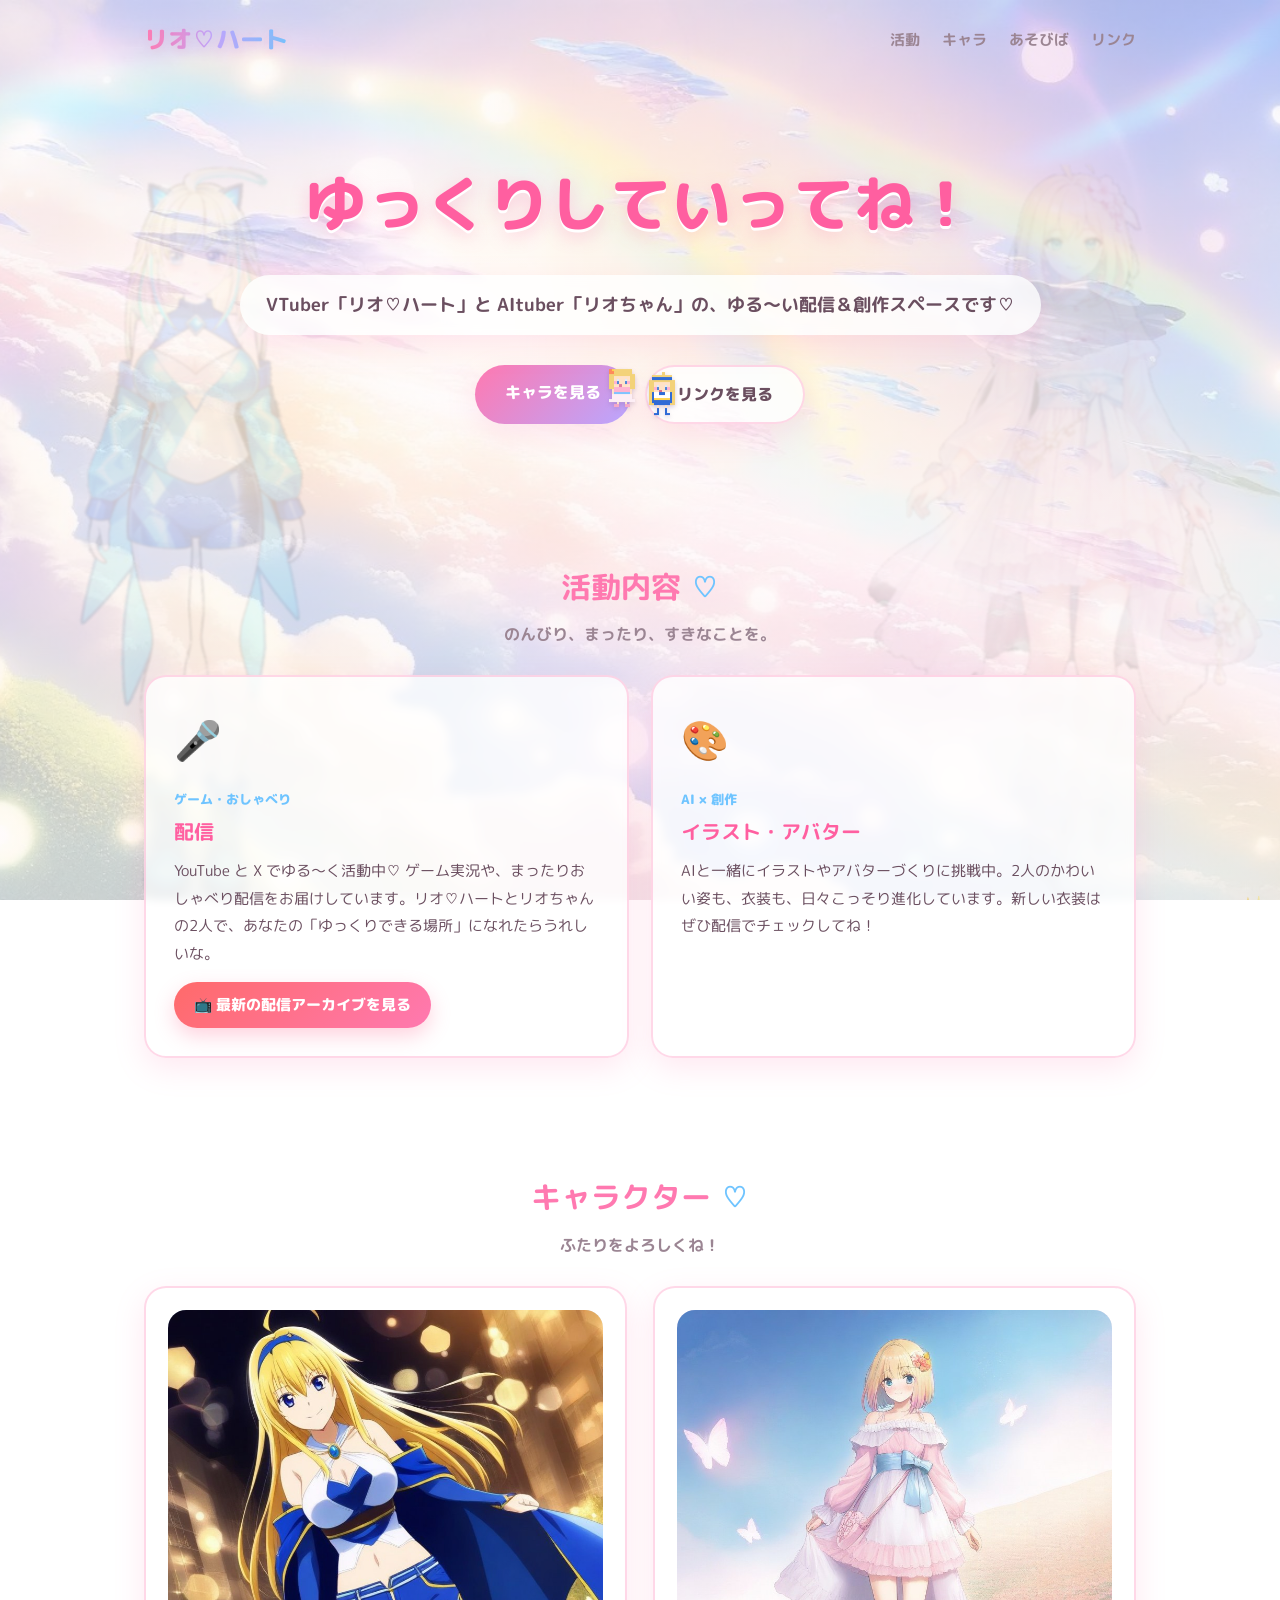
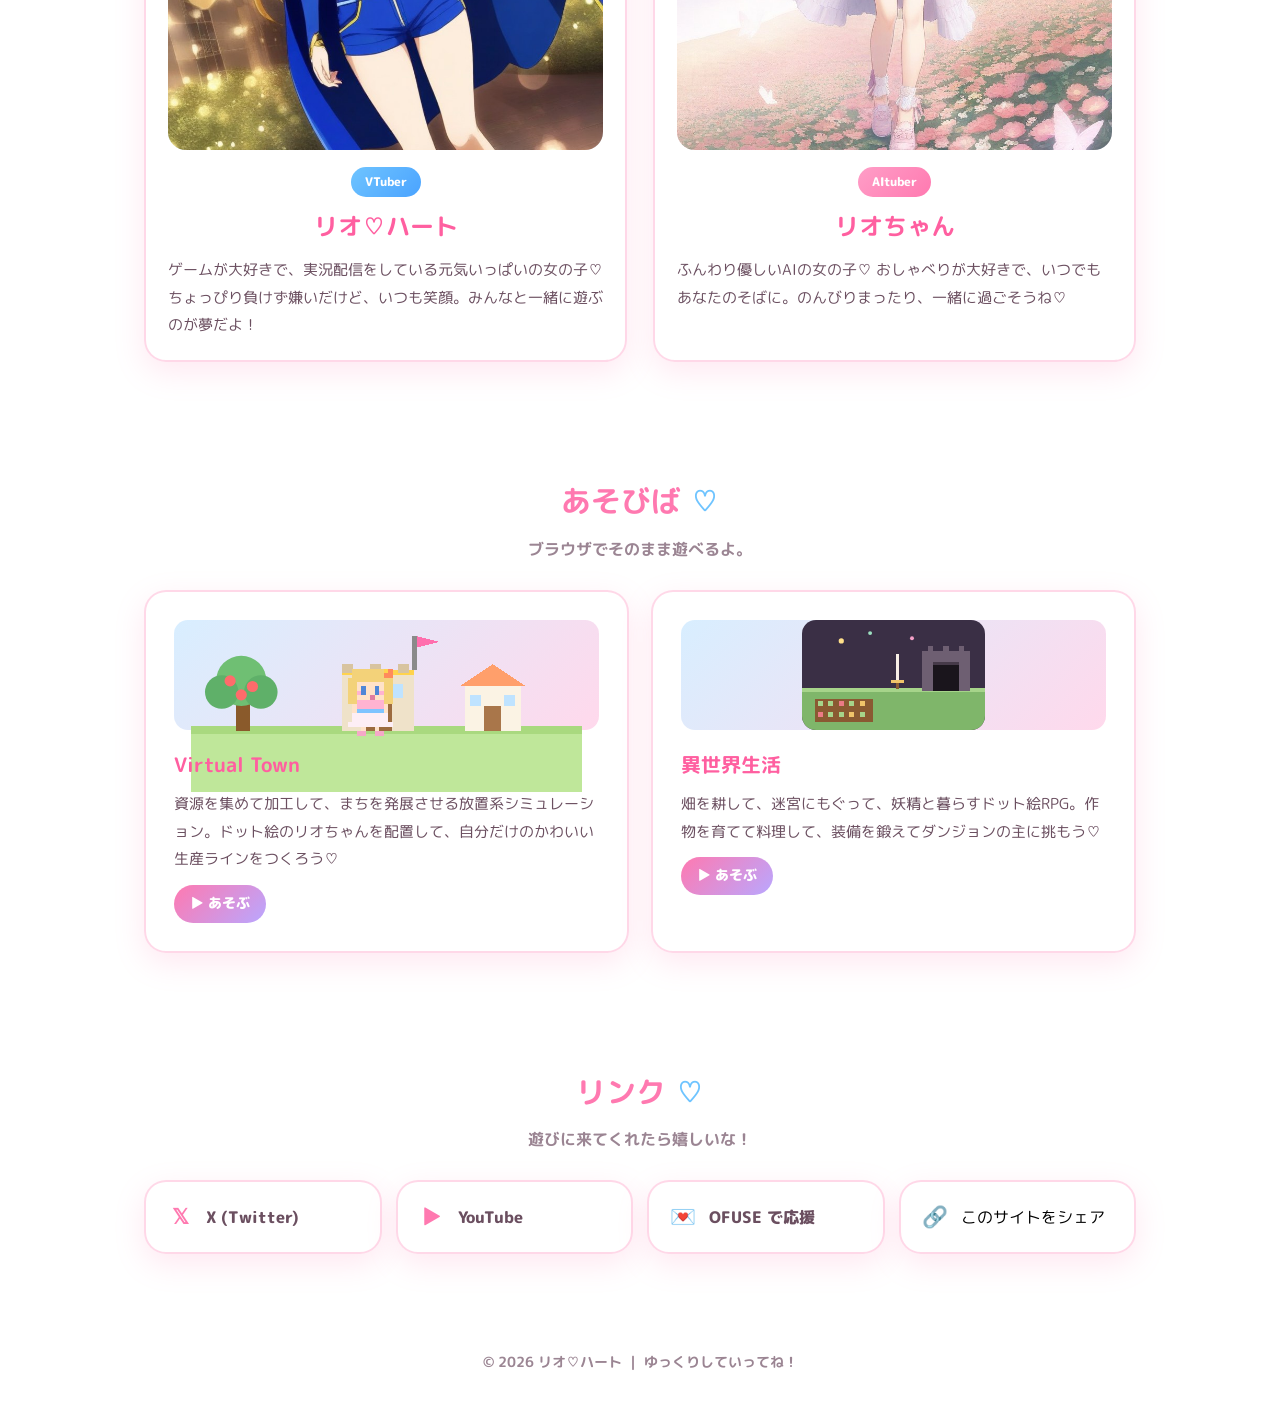
==== index.html @ 2bf67cd0 "add 異世界生活 (v64) と アイテム図鑑 Co-Authored-By: Claude Opus 5.5 <noreply@anthropic.com>" ====
<!DOCTYPE html>
<html lang="ja">
<head>
<meta charset="UTF-8">
<meta name="viewport" content="width=device-width, initial-scale=1.0">
<meta name="google-site-verification" content="7Te-N1SsI92cHMO2qUdQXCmsakYr2QjO-AGdi4pdLqM" />
<title>リオハート｜VTuber・AItuberリオちゃんの配信＆創作サイト</title>
<meta name="description" content="VTuberリオハートとAItuberリオちゃんの、ゆる〜い配信＆創作サイト。ゆっくりしていってね！">
<link rel="canonical" href="https://rioheartv.github.io/">
<meta name="robots" content="index, follow">
<!-- OGP（SNS共有時のプレビュー） -->
<meta property="og:type" content="website">
<meta property="og:site_name" content="リオハート">
<meta property="og:title" content="リオハート｜VTuber・AItuberリオちゃんの配信＆創作サイト">
<meta property="og:description" content="VTuberリオハートとAItuberリオちゃんの、ゆる〜い配信＆創作サイト。ゆっくりしていってね！">
<meta property="og:url" content="https://rioheartv.github.io/">
<meta property="og:image" content="https://rioheartv.github.io/assets/rio_card.jpg">
<meta property="og:image:width" content="832">
<meta property="og:image:height" content="1366">
<meta property="og:locale" content="ja_JP">
<meta name="twitter:card" content="summary_large_image">
<meta name="twitter:title" content="リオハート｜VTuber・AItuberリオちゃんの配信＆創作サイト">
<meta name="twitter:description" content="VTuberリオハートとAItuberリオちゃんの、ゆる〜い配信＆創作サイト。ゆっくりしていってね！">
<meta name="twitter:image" content="https://rioheartv.github.io/assets/rio_card.jpg">
<script type="application/ld+json">
{
  "@context": "https://schema.org",
  "@type": "WebSite",
  "name": "リオハート",
  "alternateName": "リオちゃん",
  "url": "https://rioheartv.github.io/",
  "description": "VTuberリオハートとAItuberリオちゃんの、ゆる〜い配信＆創作サイト。",
  "inLanguage": "ja"
}
</script>
<link rel="preconnect" href="https://fonts.googleapis.com">
<link rel="preconnect" href="https://fonts.gstatic.com" crossorigin>
<link href="https://fonts.googleapis.com/css2?family=M+PLUS+Rounded+1c:wght@400;700;800&display=swap" rel="stylesheet">
<link rel="stylesheet" href="style.css">
<link rel="icon" href="data:image/svg+xml,<svg xmlns='http://www.w3.org/2000/svg' viewBox='0 0 100 100'><text y='.9em' font-size='90'>💙</text></svg>">
<style>
  /* ゲームカードのミニ町サムネ */
  .card-thumb .town-thumb { width: 92%; height: auto; display: block; }
  .card-thumb .town-thumb rect, .card-thumb .town-thumb polygon { shape-rendering: crispEdges; }
  .thumb-rio { transform-box: fill-box; transform-origin: bottom center; animation: sdBob 1.5s ease-in-out infinite; }
  /* マウス追従SDキャラ */
  #sd-followers { position: fixed; inset: 0; z-index: 80; pointer-events: none; }
  #sd-followers .sd { position: fixed; left: -18px; top: -22px; will-change: transform; }
  #sd-followers .sd-body { animation: sdBob 1.1s ease-in-out infinite; transform-origin: bottom center; }
  #sd-followers svg { display: block; shape-rendering: crispEdges; filter: drop-shadow(0 2px 2px rgba(120,90,140,.28)); }
  @keyframes sdBob { 0%,100% { transform: translateY(0) rotate(-3deg); } 50% { transform: translateY(-5px) rotate(3deg); } }
  @media (hover: none) { #sd-followers { display: none; } }
</style>
</head>
<body>

<div class="hearts" id="hearts"></div>

<header>
  <nav class="nav">
    <a href="#home" class="brand">リオ♡ハート</a>
    <div class="nav-links">
      <a href="#about">活動</a>
      <a href="#chars">キャラ</a>
      <a href="#games">あそびば</a>
      <a href="#links">リンク</a>
    </div>
  </nav>
  <div class="hero-inner" id="home">
    <h1>ゆっくりしていってね！</h1>
    <p class="lead">VTuber「リオ♡ハート」と AItuber「リオちゃん」の、ゆる〜い配信＆創作スペースです♡</p>
    <div class="hero-cta">
      <a href="#chars" class="btn btn-primary">キャラを見る</a>
      <a href="#links" class="btn">リンクを見る</a>
    </div>
  </div>
</header>

<main>
  <!-- 活動内容 -->
  <section id="about" class="section">
    <h2>活動内容 <span class="deco">♡</span></h2>
    <p class="section-sub">のんびり、まったり、すきなことを。</p>
    <div class="cards">
      <div class="card">
        <div class="card-icon">🎤</div>
        <span class="tag">ゲーム・おしゃべり</span>
        <h3>配信</h3>
        <p>YouTube と X でゆる〜く活動中♡ ゲーム実況や、まったりおしゃべり配信をお届けしています。リオ♡ハートとリオちゃんの2人で、あなたの「ゆっくりできる場所」になれたらうれしいな。</p>
        <a id="latest-archive" class="archive-btn" href="https://www.youtube.com/channel/UCdYUucnE_qXthBNkyI8aAEw/streams" target="_blank" rel="noopener">📺 最新の配信アーカイブを見る</a>
      </div>
      <div class="card">
        <div class="card-icon">🎨</div>
        <span class="tag">AI × 創作</span>
        <h3>イラスト・アバター</h3>
        <p>AIと一緒にイラストやアバターづくりに挑戦中。2人のかわいい姿も、衣装も、日々こっそり進化しています。新しい衣装はぜひ配信でチェックしてね！</p>
      </div>
    </div>
  </section>

  <!-- キャラ紹介 -->
  <section id="chars" class="section">
    <h2>キャラクター <span class="deco">♡</span></h2>
    <p class="section-sub">ふたりをよろしくね！</p>
    <div class="chars">
      <div class="char">
        <div class="char-imgwrap char-rio">
          <img class="char-img" src="assets/rio_card.jpg?v=20260614b" alt="リオ♡ハート" onerror="this.style.display='none'">
        </div>
        <span class="char-badge badge-vt">VTuber</span>
        <h3>リオ♡ハート</h3>
        <p>ゲームが大好きで、実況配信をしている元気いっぱいの女の子♡ ちょっぴり負けず嫌いだけど、いつも笑顔。みんなと一緒に遊ぶのが夢だよ！</p>
      </div>
      <div class="char">
        <div class="char-imgwrap char-chan">
          <img class="char-img" src="assets/chan_card.jpg?v=20260614b" alt="リオちゃん" onerror="this.style.display='none'">
        </div>
        <span class="char-badge badge-ai">AItuber</span>
        <h3>リオちゃん</h3>
        <p>ふんわり優しいAIの女の子♡ おしゃべりが大好きで、いつでもあなたのそばに。のんびりまったり、一緒に過ごそうね♡</p>
      </div>
    </div>
  </section>

  <!-- あそびば -->
  <section id="games" class="section">
    <h2>あそびば <span class="deco">♡</span></h2>
    <p class="section-sub">ブラウザでそのまま遊べるよ。</p>
    <div class="cards">
      <a class="card game-card" href="games/nova-frontier/index.html">
        <div class="card-thumb">
          <svg class="town-thumb" viewBox="0 0 140 84" xmlns="http://www.w3.org/2000/svg">
            <rect x="0" y="60" width="140" height="24" fill="#bfe79a"/>
            <rect x="0" y="60" width="140" height="3" fill="#a9d97f"/>
            <rect x="16" y="49" width="5" height="13" fill="#8a5a2b"/>
            <circle cx="18" cy="44" r="9" fill="#6fbf73"/><circle cx="11" cy="48" r="6" fill="#5fb069"/><circle cx="25" cy="48" r="6" fill="#5fb069"/>
            <circle cx="14" cy="44" r="2" fill="#ff6b6b"/><circle cx="22" cy="46" r="2" fill="#ff6b6b"/><circle cx="18" cy="49" r="2" fill="#ff6b6b"/>
            <rect x="54" y="40" width="26" height="22" fill="#efe2c9"/>
            <rect x="54" y="40" width="26" height="2" fill="#ffd34d"/>
            <rect x="54" y="38" width="4" height="3" fill="#d8c4a0"/><rect x="64" y="38" width="4" height="3" fill="#d8c4a0"/><rect x="74" y="38" width="4" height="3" fill="#d8c4a0"/>
            <rect x="58" y="45" width="5" height="5" fill="#bfe3ff"/><rect x="71" y="45" width="5" height="5" fill="#bfe3ff"/>
            <rect x="62" y="52" width="10" height="10" fill="#9c6b3f"/>
            <rect x="79" y="28" width="2" height="12" fill="#8a8a8a"/><polygon points="81,28 89,30 81,32" fill="#ff6fae"/>
            <polygon points="96,46 108,38 120,46" fill="#ff9f6b"/><rect x="98" y="46" width="20" height="16" fill="#fbf3e4"/>
            <rect x="105" y="53" width="6" height="9" fill="#a9764a"/><rect x="100" y="49" width="4" height="4" fill="#bfe3ff"/><rect x="112" y="49" width="4" height="4" fill="#bfe3ff"/>
            <g transform="translate(53,38) scale(1.6)"><g class="thumb-rio">
              <rect x="3" y="1" width="8" height="2" fill="#f3d279"/><rect x="2" y="3" width="2" height="6" fill="#f3d279"/><rect x="10" y="3" width="2" height="6" fill="#f3d279"/><rect x="4" y="3" width="6" height="1" fill="#f3d279"/>
              <rect x="10" y="1" width="2" height="2" fill="#ff8a5c"/><rect x="10" y="1" width="1" height="1" fill="#ffd34d"/>
              <rect x="4" y="4" width="6" height="4" fill="#ffe2c8"/>
              <rect x="5" y="5" width="1" height="2" fill="#4f86d6"/><rect x="8" y="5" width="1" height="2" fill="#4f86d6"/>
              <rect x="4" y="6" width="1" height="1" fill="#ffb3d1"/><rect x="9" y="6" width="1" height="1" fill="#ffb3d1"/><rect x="7" y="7" width="1" height="1" fill="#e07da0"/>
              <rect x="3" y="9" width="1" height="2" fill="#ffe2c8"/><rect x="10" y="9" width="1" height="2" fill="#ffe2c8"/>
              <rect x="4" y="8" width="6" height="1" fill="#ffb3d1"/><rect x="4" y="9" width="6" height="2" fill="#ffb3d1"/><rect x="4" y="10" width="6" height="1" fill="#7fc4ff"/>
              <rect x="3" y="11" width="8" height="2" fill="#fdeef5"/><rect x="2" y="13" width="10" height="1" fill="#fdeef5"/>
              <rect x="5" y="14" width="1" height="1" fill="#ffe2c8"/><rect x="8" y="14" width="1" height="1" fill="#ffe2c8"/><rect x="4" y="15" width="2" height="1" fill="#f5a8c8"/><rect x="8" y="15" width="2" height="1" fill="#f5a8c8"/>
            </g></g>
          </svg>
        </div>
        <h3>Virtual Town</h3>
        <p>資源を集めて加工して、まちを発展させる放置系シミュレーション。ドット絵のリオちゃんを配置して、自分だけのかわいい生産ラインをつくろう♡</p>
        <span class="play-badge">▶ あそぶ</span>
      </a>
      <a class="card game-card" href="games/isekai/index.html">
        <div class="card-thumb">
          <svg class="town-thumb" style="width:auto;height:100%;border-radius:14px" viewBox="0 0 140 84" xmlns="http://www.w3.org/2000/svg">
            <rect x="0" y="0" width="140" height="84" fill="#3a2f45"/>
            <rect x="0" y="52" width="140" height="32" fill="#7fb66a"/>
            <rect x="0" y="52" width="140" height="3" fill="#a6d48a"/>
            <rect x="10" y="60" width="44" height="18" fill="#8a5a32"/>
            <rect x="12" y="62" width="4" height="4" fill="#a6d48a"/><rect x="20" y="62" width="4" height="4" fill="#a6d48a"/><rect x="28" y="62" width="4" height="4" fill="#ec7a86"/><rect x="36" y="62" width="4" height="4" fill="#a6d48a"/><rect x="44" y="62" width="4" height="4" fill="#f0c46a"/>
            <rect x="12" y="70" width="4" height="4" fill="#ec7a86"/><rect x="20" y="70" width="4" height="4" fill="#a6d48a"/><rect x="28" y="70" width="4" height="4" fill="#a6d48a"/><rect x="36" y="70" width="4" height="4" fill="#f0c46a"/><rect x="44" y="70" width="4" height="4" fill="#a6d48a"/>
            <rect x="92" y="24" width="36" height="30" fill="#6e5f72"/><rect x="100" y="34" width="20" height="20" fill="#1a151c"/><rect x="100" y="32" width="20" height="2" fill="#463a49"/>
            <rect x="96" y="20" width="4" height="4" fill="#6e5f72"/><rect x="108" y="20" width="4" height="4" fill="#6e5f72"/><rect x="120" y="20" width="4" height="4" fill="#6e5f72"/>
            <rect x="72" y="26" width="2" height="22" fill="#f8efe6"/><rect x="68" y="46" width="10" height="2" fill="#f0c46a"/><rect x="72" y="48" width="2" height="5" fill="#8a5a32"/>
            <circle cx="30" cy="16" r="2" fill="#ffe08a"/><circle cx="52" cy="10" r="1.5" fill="#9ce0c0"/><circle cx="84" cy="14" r="1.5" fill="#f4a0c8"/>
          </svg>
        </div>
        <h3>異世界生活</h3>
        <p>畑を耕して、迷宮にもぐって、妖精と暮らすドット絵RPG。作物を育てて料理して、装備を鍛えてダンジョンの主に挑もう♡</p>
        <span class="play-badge">▶ あそぶ</span>
      </a>
    </div>
  </section>

  <!-- リンク -->
  <section id="links" class="section">
    <h2>リンク <span class="deco">♡</span></h2>
    <p class="section-sub">遊びに来てくれたら嬉しいな！</p>
    <div class="links">
      <a class="link-item" href="https://x.com/rio_heart_ch" target="_blank" rel="noopener">
        <span class="link-icon">𝕏</span><span>X (Twitter)</span>
      </a>
      <a class="link-item" href="https://www.youtube.com/channel/UCdYUucnE_qXthBNkyI8aAEw" target="_blank" rel="noopener">
        <span class="link-icon">▶</span><span>YouTube</span>
      </a>
      <a class="link-item" href="https://ofuse.me/rioheart" target="_blank" rel="noopener">
        <span class="link-icon">💌</span><span>OFUSE で応援</span>
      </a>
      <button type="button" class="link-item" onclick="shareSite()" style="cursor:pointer; font:inherit; text-align:left;">
        <span class="link-icon">🔗</span><span>このサイトをシェア</span>
      </button>
    </div>
  </section>
</main>

<footer class="footer">
  <p>© <span id="year"></span> リオ♡ハート ｜ ゆっくりしていってね！</p>
</footer>

<script>
  document.getElementById('year').textContent = new Date().getFullYear();
  // 共有：スマホは端末の共有シート、PCはX投稿が開く
  function shareSite(){
    const url = 'https://rioheartv.github.io/';
    const text = 'VTuberリオ♡ハート＆AItuberリオちゃんの配信＆創作サイト💙 ドット絵ゲームも遊べるよ♡';
    if (navigator.share) {
      navigator.share({ title: 'リオ♡ハート', text: text, url: url }).catch(function(){});
    } else {
      window.open('https://twitter.com/intent/tweet?text=' + encodeURIComponent(text + '\n' + url + '\n#VTuber #AItuber'), '_blank', 'noopener');
    }
  }
  window.shareSite = shareSite;
  // 最新の配信アーカイブへ自動リンク（latest.json は GitHub Actions が定期更新）
  fetch('latest.json?t=' + Date.now())
    .then(r => r.ok ? r.json() : null)
    .then(d => { if (d && d.url) document.getElementById('latest-archive').href = d.url; })
    .catch(() => {});
  // スムーズスクロール
  document.querySelectorAll('a[href^="#"]').forEach(a => {
    a.addEventListener('click', e => {
      const t = document.querySelector(a.getAttribute('href'));
      if (t) { e.preventDefault(); t.scrollIntoView({behavior:'smooth'}); }
    });
  });
  // ふわふわハート
  (function(){
    const wrap = document.getElementById('hearts');
    const marks = ['♡','💙','💗','✨','🩵'];
    for (let i = 0; i < 14; i++) {
      const s = document.createElement('span');
      s.textContent = marks[i % marks.length];
      s.style.left = (Math.random()*100) + 'vw';
      s.style.fontSize = (14 + Math.random()*22) + 'px';
      s.style.animationDuration = (9 + Math.random()*10) + 's';
      s.style.animationDelay = (-Math.random()*12) + 's';
      wrap.appendChild(s);
    }
  })();
</script>
<!-- マウス追従SDキャラ（リオ＆リオちゃん） -->
<div id="sd-followers" aria-hidden="true">
  <div class="sd sd-riochan"><div class="sd-body">
    <svg viewBox="0 0 14 16" width="36" height="41" xmlns="http://www.w3.org/2000/svg">
      <rect x="3" y="1" width="8" height="2" fill="#f3d279"/><rect x="2" y="3" width="2" height="6" fill="#f3d279"/><rect x="10" y="3" width="2" height="6" fill="#f3d279"/><rect x="4" y="3" width="6" height="1" fill="#f3d279"/>
      <rect x="10" y="1" width="2" height="2" fill="#ff8a5c"/><rect x="10" y="1" width="1" height="1" fill="#ffd34d"/>
      <rect x="4" y="4" width="6" height="4" fill="#ffe2c8"/>
      <rect x="5" y="5" width="1" height="2" fill="#4f86d6"/><rect x="8" y="5" width="1" height="2" fill="#4f86d6"/><rect x="5" y="5" width="1" height="1" fill="#dceaff"/><rect x="8" y="5" width="1" height="1" fill="#dceaff"/>
      <rect x="4" y="6" width="1" height="1" fill="#ffb3d1"/><rect x="9" y="6" width="1" height="1" fill="#ffb3d1"/><rect x="7" y="7" width="1" height="1" fill="#e07da0"/>
      <rect x="3" y="9" width="1" height="2" fill="#ffe2c8"/><rect x="10" y="9" width="1" height="2" fill="#ffe2c8"/>
      <rect x="4" y="8" width="6" height="1" fill="#ffb3d1"/><rect x="4" y="9" width="6" height="2" fill="#ffb3d1"/><rect x="4" y="10" width="6" height="1" fill="#7fc4ff"/>
      <rect x="3" y="11" width="8" height="2" fill="#fdeef5"/><rect x="2" y="13" width="10" height="1" fill="#fdeef5"/>
      <rect x="5" y="14" width="1" height="1" fill="#ffe2c8"/><rect x="8" y="14" width="1" height="1" fill="#ffe2c8"/><rect x="4" y="15" width="2" height="1" fill="#f5a8c8"/><rect x="8" y="15" width="2" height="1" fill="#f5a8c8"/>
    </svg>
  </div></div>
  <div class="sd sd-rio"><div class="sd-body">
    <svg viewBox="0 0 14 18" width="36" height="46" xmlns="http://www.w3.org/2000/svg">
      <rect x="6" y="0" width="1" height="1" fill="#f3d279"/>
      <rect x="3" y="1" width="8" height="2" fill="#f3d279"/><rect x="3" y="2" width="8" height="1" fill="#2f6bd6"/><rect x="4" y="3" width="6" height="1" fill="#f3d279"/>
      <rect x="2" y="3" width="2" height="10" fill="#f3d279"/><rect x="10" y="3" width="2" height="10" fill="#f3d279"/>
      <rect x="4" y="4" width="6" height="4" fill="#ffe2c8"/>
      <rect x="5" y="5" width="1" height="2" fill="#4f86d6"/><rect x="8" y="5" width="1" height="2" fill="#4f86d6"/><rect x="5" y="5" width="1" height="1" fill="#dceaff"/><rect x="8" y="5" width="1" height="1" fill="#dceaff"/>
      <rect x="4" y="6" width="1" height="1" fill="#ffb3d1"/><rect x="9" y="6" width="1" height="1" fill="#ffb3d1"/><rect x="7" y="7" width="1" height="1" fill="#d66a8a"/>
      <rect x="4" y="8" width="6" height="2" fill="#ffffff"/><rect x="6" y="8" width="2" height="1" fill="#2f6bd6"/>
      <rect x="3" y="8" width="1" height="4" fill="#2f6bd6"/><rect x="10" y="8" width="1" height="4" fill="#2f6bd6"/>
      <rect x="4" y="10" width="6" height="1" fill="#ffd34d"/><rect x="4" y="11" width="6" height="2" fill="#2f6bd6"/>
      <rect x="5" y="13" width="1" height="1" fill="#ffe2c8"/><rect x="8" y="13" width="1" height="1" fill="#ffe2c8"/>
      <rect x="5" y="14" width="1" height="3" fill="#2f6bd6"/><rect x="8" y="14" width="1" height="3" fill="#2f6bd6"/><rect x="4" y="16" width="2" height="1" fill="#2f6bd6"/><rect x="8" y="16" width="2" height="1" fill="#2f6bd6"/>
    </svg>
  </div></div>
</div>
<script>
  (function(){
    if (matchMedia('(prefers-reduced-motion: reduce)').matches) return;
    var box = document.getElementById('sd-followers');
    if (!box) return;
    var chan = box.querySelector('.sd-riochan');
    var rio  = box.querySelector('.sd-rio');
    var mx = innerWidth * 0.5, my = innerHeight * 0.5;
    var c = { x: mx, y: my, f: 1 }, r = { x: mx, y: my, f: 1 };
    addEventListener('pointermove', function(e){ mx = e.clientX; my = e.clientY; }, { passive: true });
    function L(a, b, t){ return a + (b - a) * t; }
    function tick(){
      var tx = mx - 18, ty = my - 62;                 // リオちゃんは矢印の少し上に浮く
      var nx = L(c.x, tx, 0.13), ny = L(c.y, ty, 0.13);
      if (nx < c.x - 0.4) c.f = -1; else if (nx > c.x + 0.4) c.f = 1;
      c.x = nx; c.y = ny;
      var rx = c.x - 40 * c.f, ry = c.y + 6;           // リオはリオちゃんの後ろをついていく
      r.f = c.f; r.x = L(r.x, rx, 0.10); r.y = L(r.y, ry, 0.10);
      chan.style.transform = 'translate(' + c.x + 'px,' + c.y + 'px) scaleX(' + c.f + ')';
      rio.style.transform  = 'translate(' + r.x + 'px,' + r.y + 'px) scaleX(' + r.f + ')';
      requestAnimationFrame(tick);
    }
    requestAnimationFrame(tick);
  })();
</script>
</body>
</html>
---- style.css ----
:root {
  --pink: #ff79b0;
  --pink-soft: #ffd9ec;
  --blue: #6fc4ff;
  --blue-soft: #d8eeff;
  --lav: #b9a7ff;
  --cream: #fff8fc;
  --ink: #6b4f60;
  --ink-soft: #9b8593;
  --card: rgba(255, 255, 255, .78);
  --border: rgba(255, 145, 190, .35);
  --radius: 22px;
  --shadow: 0 10px 30px rgba(255, 130, 180, .18);
}

* { box-sizing: border-box; margin: 0; padding: 0; }
html { scroll-behavior: smooth; }

body {
  font-family: "M PLUS Rounded 1c", "Hiragino Maru Gothic ProN", "Kosugi Maru", "Yu Gothic UI", "Noto Sans JP", sans-serif;
  color: var(--ink);
  line-height: 1.8;
  min-height: 100vh;
  position: relative;
  overflow-x: hidden;
}

/* ===== 背景（2人のキャラ＋パステル） ===== */
body::before {
  content: ""; position: fixed; inset: 0; z-index: -3;
  background:
    linear-gradient(rgba(255,250,253,.60), rgba(255,250,253,.74)),
    url('assets/bg.jpg') center top / cover no-repeat,
    linear-gradient(165deg, #fff4fb 0%, #eef7ff 55%, #f4ecff 100%);
}
/* 左右にキャラを薄く配置（画像が無くてもグラデのみで成立） */
body::after {
  content: ""; position: fixed; inset: 0; z-index: -2; pointer-events: none;
  background:
    url('assets/rioheart.png') left 2% bottom -2% / auto 82vh no-repeat,
    url('assets/riochan.png') right 2% bottom -2% / auto 82vh no-repeat;
  opacity: .14;
  filter: blur(1.2px) saturate(1.1);
}

/* ふわふわ浮かぶハート */
.hearts { position: fixed; inset: 0; z-index: -1; pointer-events: none; overflow: hidden; }
.hearts span {
  position: absolute; bottom: -40px; font-size: 22px; color: var(--pink);
  opacity: .35; animation: floatUp linear infinite;
}
@keyframes floatUp {
  0% { transform: translateY(0) rotate(0deg); opacity: 0; }
  10% { opacity: .5; }
  100% { transform: translateY(-110vh) rotate(40deg); opacity: 0; }
}

a { color: inherit; text-decoration: none; }

/* ===== Nav / Hero ===== */
.nav {
  max-width: 1040px; margin: 0 auto;
  padding: 18px 24px; display: flex; align-items: center; justify-content: space-between;
  flex-wrap: wrap; gap: 10px;
}
.brand {
  font-weight: 800; font-size: 1.5rem;
  background: linear-gradient(90deg, var(--pink), var(--lav), var(--blue));
  -webkit-background-clip: text; background-clip: text; color: transparent;
  text-shadow: 0 2px 8px rgba(255, 150, 200, .25);
}
.nav-links a {
  margin-left: 18px; color: var(--ink-soft); font-size: .95rem; font-weight: 700; transition: color .2s;
}
.nav-links a:hover { color: var(--pink); }

.hero-inner {
  max-width: 1040px; margin: 0 auto; padding: 70px 24px 80px; text-align: center;
}
.hero-inner h1 {
  font-size: clamp(2.2rem, 6vw, 3.8rem); font-weight: 800; margin-bottom: 16px;
  color: #ff5fa0; text-shadow: 0 3px 0 #fff, 0 6px 18px rgba(255, 120, 175, .35);
}
.lead {
  color: var(--ink); font-size: 1.12rem; margin-bottom: 30px; font-weight: 600;
  background: var(--card); display: inline-block; padding: 14px 26px; border-radius: 999px;
  box-shadow: var(--shadow); backdrop-filter: blur(4px);
}
.hero-cta { display: flex; gap: 14px; justify-content: center; flex-wrap: wrap; }

.btn {
  display: inline-block; padding: 13px 30px; border-radius: 999px;
  border: 2px solid var(--border); background: var(--card); color: var(--ink);
  font-weight: 800; box-shadow: var(--shadow); transition: transform .15s, box-shadow .2s;
}
.btn:hover { transform: translateY(-3px) scale(1.03); }
.btn-primary {
  background: linear-gradient(135deg, var(--pink), var(--lav)); color: #fff; border: none;
}

/* ===== Sections ===== */
.section { max-width: 1040px; margin: 0 auto; padding: 56px 24px; }
.section h2 {
  font-size: 1.9rem; margin-bottom: 6px; color: var(--pink); text-align: center;
}
.section h2 .deco { color: var(--blue); }
.section-sub { color: var(--ink-soft); margin-bottom: 26px; text-align: center; font-weight: 600; }

/* ===== Cards ===== */
.cards {
  display: grid; grid-template-columns: repeat(auto-fit, minmax(250px, 1fr));
  gap: 22px; margin-top: 24px;
}
.card {
  background: var(--card); border: 2px solid var(--border); border-radius: var(--radius);
  padding: 28px; box-shadow: var(--shadow); backdrop-filter: blur(4px);
  transition: transform .15s, box-shadow .2s;
}
.card:hover { transform: translateY(-5px); box-shadow: 0 16px 36px rgba(255, 130, 180, .28); }
.card h3 { margin-bottom: 8px; font-size: 1.25rem; color: #ff5fa0; }
.card p { color: var(--ink); font-size: .96rem; }
.card-icon { font-size: 2.4rem; margin-bottom: 10px; }
.card .tag { font-size: .82rem; color: var(--blue); font-weight: 800; }
.archive-btn {
  display: inline-block; margin-top: 14px; padding: 10px 20px; border-radius: 999px;
  background: linear-gradient(135deg, #ff6a6a, #ff79b0); color: #fff; font-weight: 800; font-size: .92rem;
  box-shadow: 0 8px 20px rgba(255, 110, 150, .3); transition: transform .15s, box-shadow .2s;
}
.archive-btn:hover { transform: translateY(-2px) scale(1.03); box-shadow: 0 12px 26px rgba(255, 110, 150, .4); }

/* ===== キャラ紹介 ===== */
.chars { display: grid; grid-template-columns: repeat(auto-fit, minmax(280px, 1fr)); gap: 26px; margin-top: 24px; }
.char {
  background: var(--card); border: 2px solid var(--border); border-radius: var(--radius);
  padding: 22px; text-align: center; box-shadow: var(--shadow); backdrop-filter: blur(4px);
  transition: transform .2s;
}
.char:hover { transform: translateY(-6px) rotate(-.5deg); }
.char-imgwrap {
  height: 440px; border-radius: 18px; margin-bottom: 16px; overflow: hidden;
  display: flex; align-items: stretch; justify-content: center;
}
.char-rio { background: linear-gradient(160deg, #d8eeff, #eafaff); }
.char-chan { background: linear-gradient(160deg, #ffe7f3, #fff0f8); }
.char-img { width: 100%; height: 100%; object-fit: cover; object-position: center top; }
.char-noimg { color: var(--ink-soft); font-size: .85rem; padding: 20px; align-self: center; }
.char-badge {
  display: inline-block; font-size: .78rem; font-weight: 800; color: #fff;
  padding: 4px 14px; border-radius: 999px; margin-bottom: 8px;
}
.badge-vt { background: linear-gradient(135deg, #6fc4ff, #4aa3ff); }
.badge-ai { background: linear-gradient(135deg, #ff9ec7, #ff79b0); }
.char h3 { font-size: 1.5rem; color: #ff5fa0; margin-bottom: 8px; }
.char p { color: var(--ink); font-size: .95rem; text-align: left; }

/* ===== ゲーム ===== */
.game-card { position: relative; display: block; text-align: left; }
.card-thumb {
  font-size: 2.8rem; height: 110px; display: flex; align-items: center; justify-content: center;
  background: linear-gradient(135deg, var(--blue-soft), var(--pink-soft));
  border-radius: 14px; margin-bottom: 16px;
}
.play-badge {
  display: inline-block; margin-top: 12px; font-size: .9rem; font-weight: 800; color: #fff;
  background: linear-gradient(135deg, var(--pink), var(--lav)); padding: 6px 16px; border-radius: 999px;
}

/* ===== Links ===== */
.links { display: grid; grid-template-columns: repeat(auto-fit, minmax(210px, 1fr)); gap: 14px; }
.link-item {
  display: flex; align-items: center; gap: 12px; padding: 16px 20px;
  background: var(--card); border: 2px solid var(--border); border-radius: var(--radius);
  font-weight: 800; box-shadow: var(--shadow); transition: transform .15s, box-shadow .2s;
}
.link-item:hover { transform: translateY(-3px) scale(1.02); }
.link-disabled { color: var(--ink-soft); cursor: not-allowed; opacity: .55; }
.link-disabled:hover { transform: none; }
.link-icon { font-size: 1.3rem; width: 28px; text-align: center; color: var(--pink); }

/* ===== Footer ===== */
.footer { text-align: center; padding: 40px 24px; color: var(--ink-soft); font-size: .9rem; font-weight: 700; }

@media (max-width: 600px) {
  .char-imgwrap { height: 400px; }
  body::after { opacity: .08; }
}
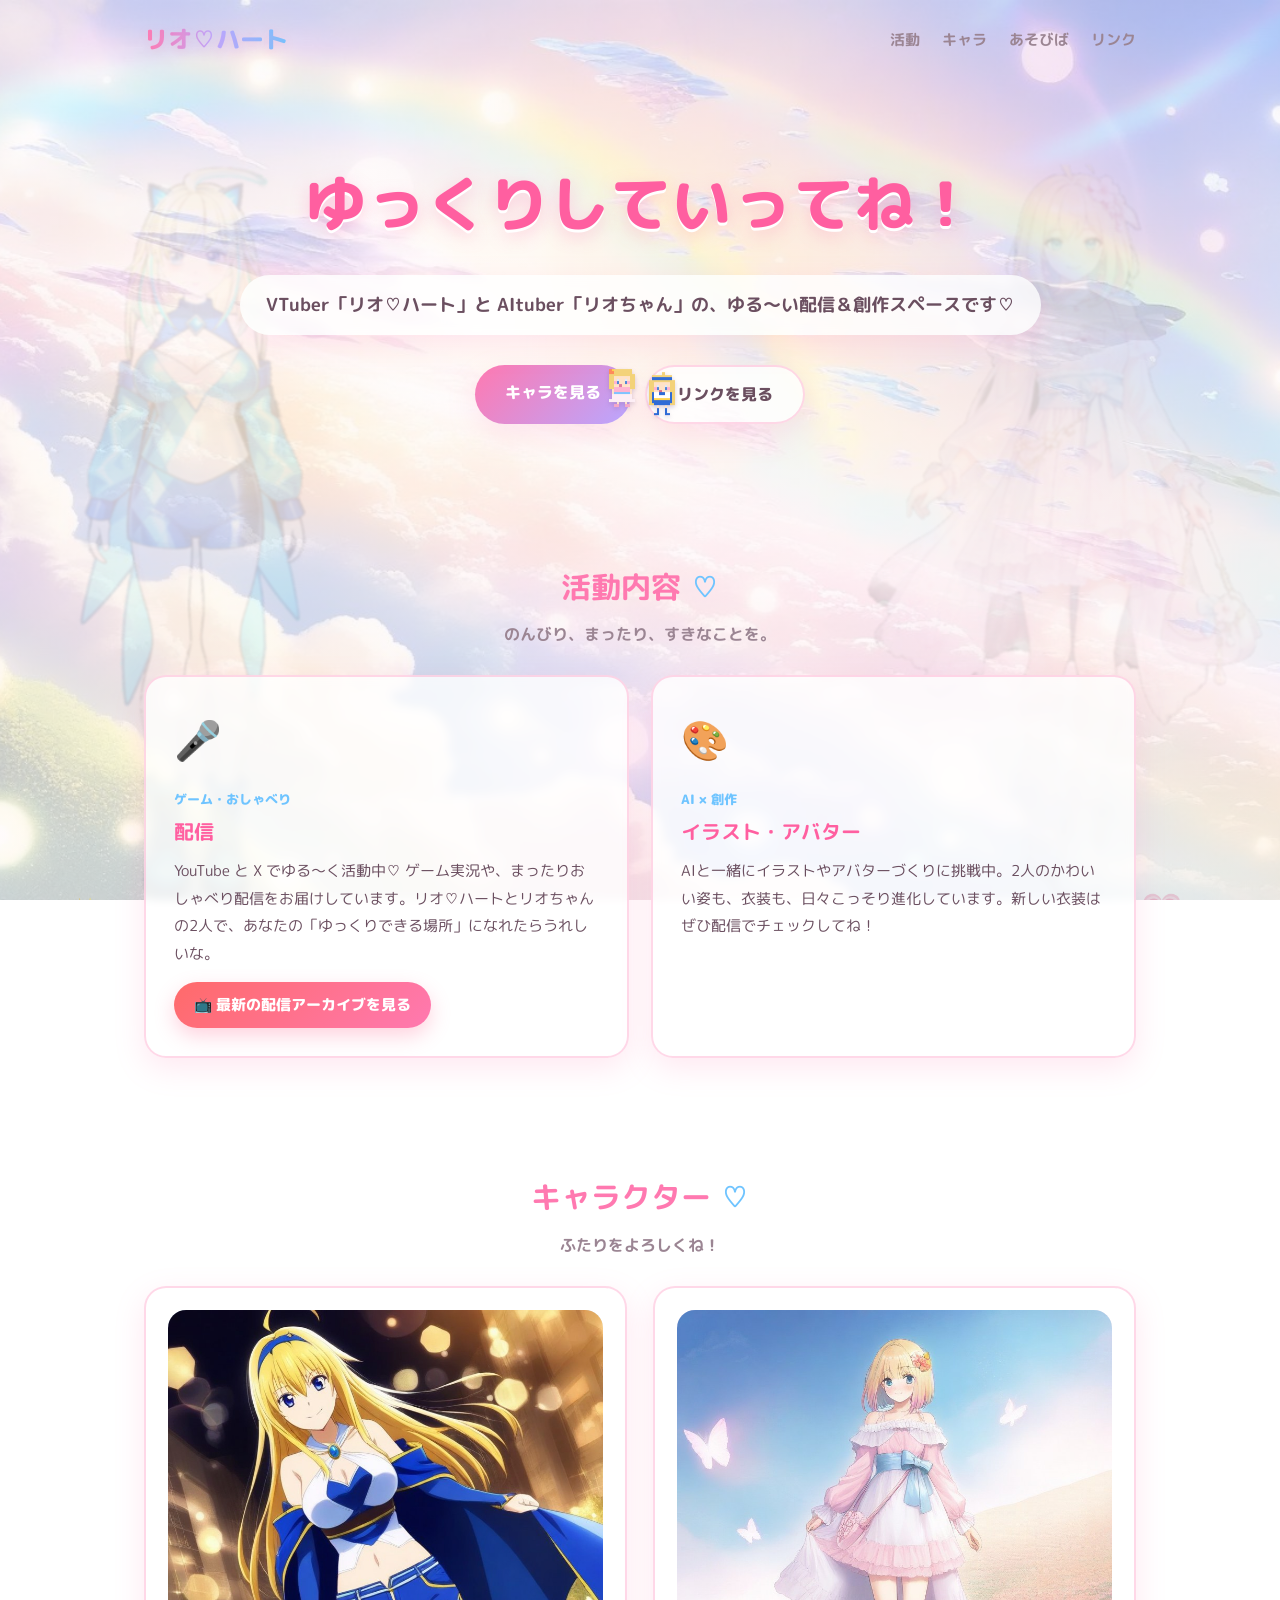
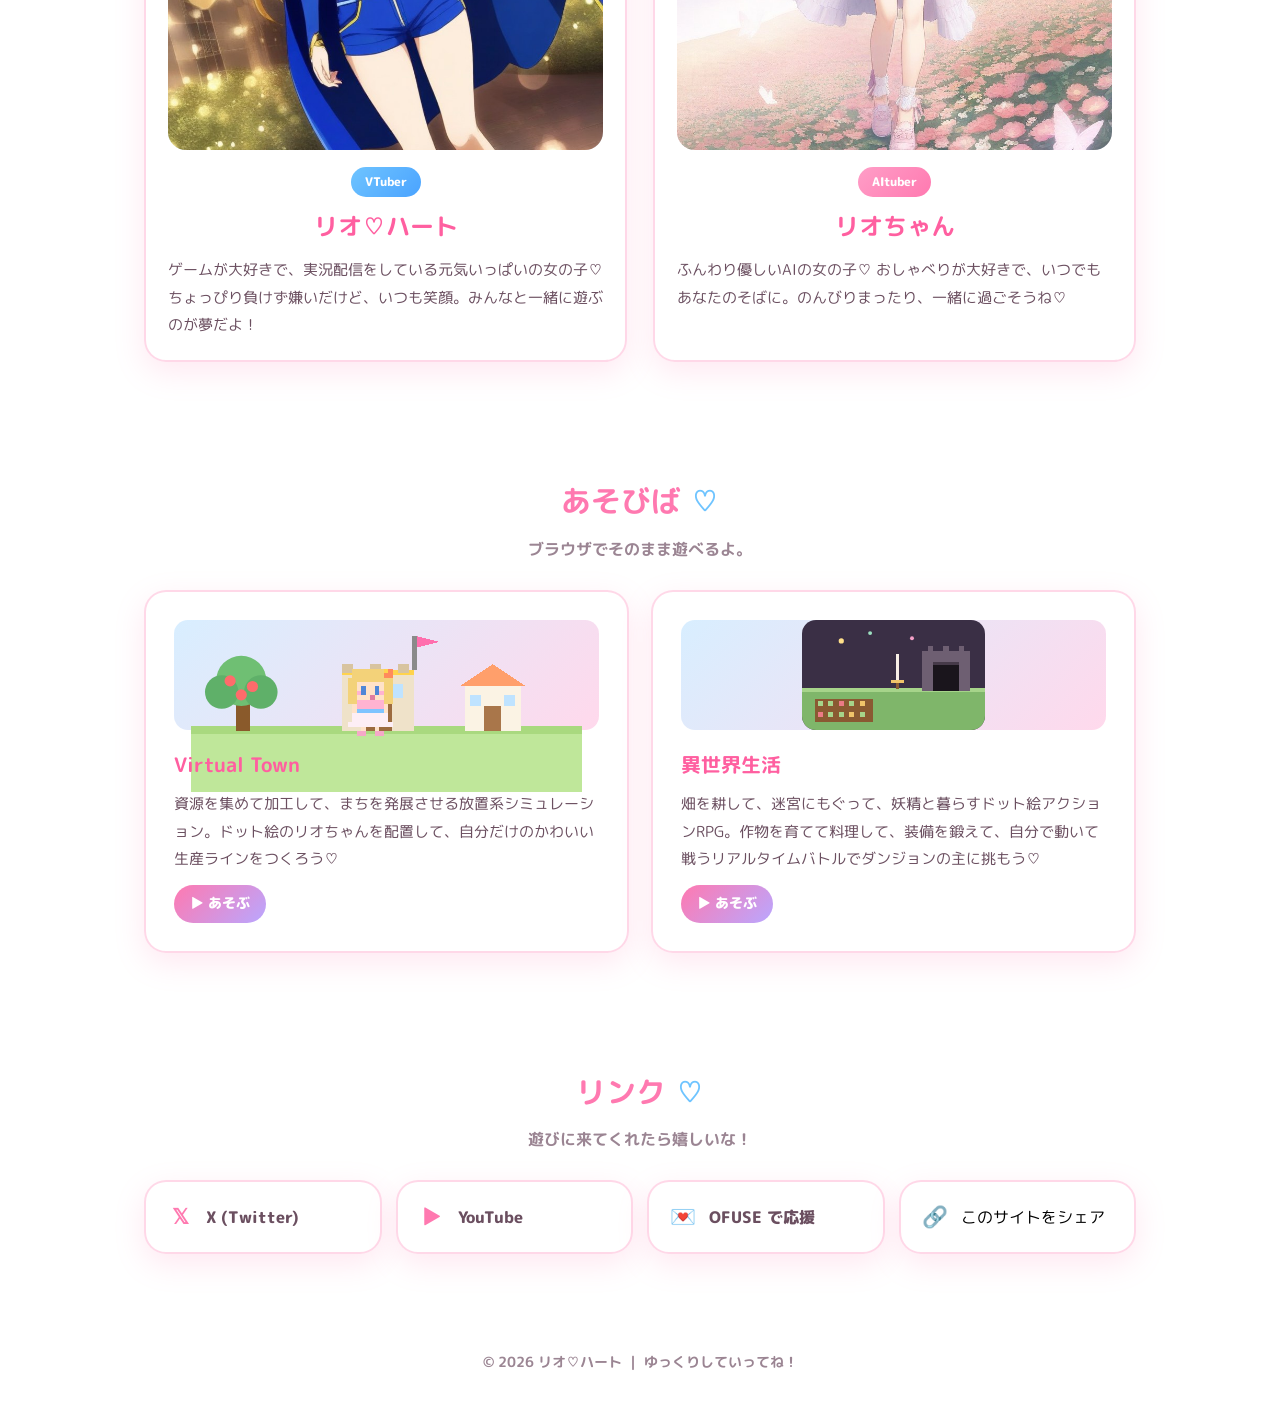
==== commit ed1722c4: "あそびば: 異世界生活のカードにアクションRPGと明記 Co-Authored-By: Claude Opus 5.5 <noreply@anthropic.com>" ====
--- a/index.html
+++ b/index.html
@@ -176,7 +176,7 @@
           </svg>
         </div>
         <h3>異世界生活</h3>
-        <p>畑を耕して、迷宮にもぐって、妖精と暮らすドット絵RPG。作物を育てて料理して、装備を鍛えてダンジョンの主に挑もう♡</p>
+        <p>畑を耕して、迷宮にもぐって、妖精と暮らすドット絵アクションRPG。作物を育てて料理して、装備を鍛えて、自分で動いて戦うリアルタイムバトルでダンジョンの主に挑もう♡</p>
         <span class="play-badge">▶ あそぶ</span>
       </a>
     </div>
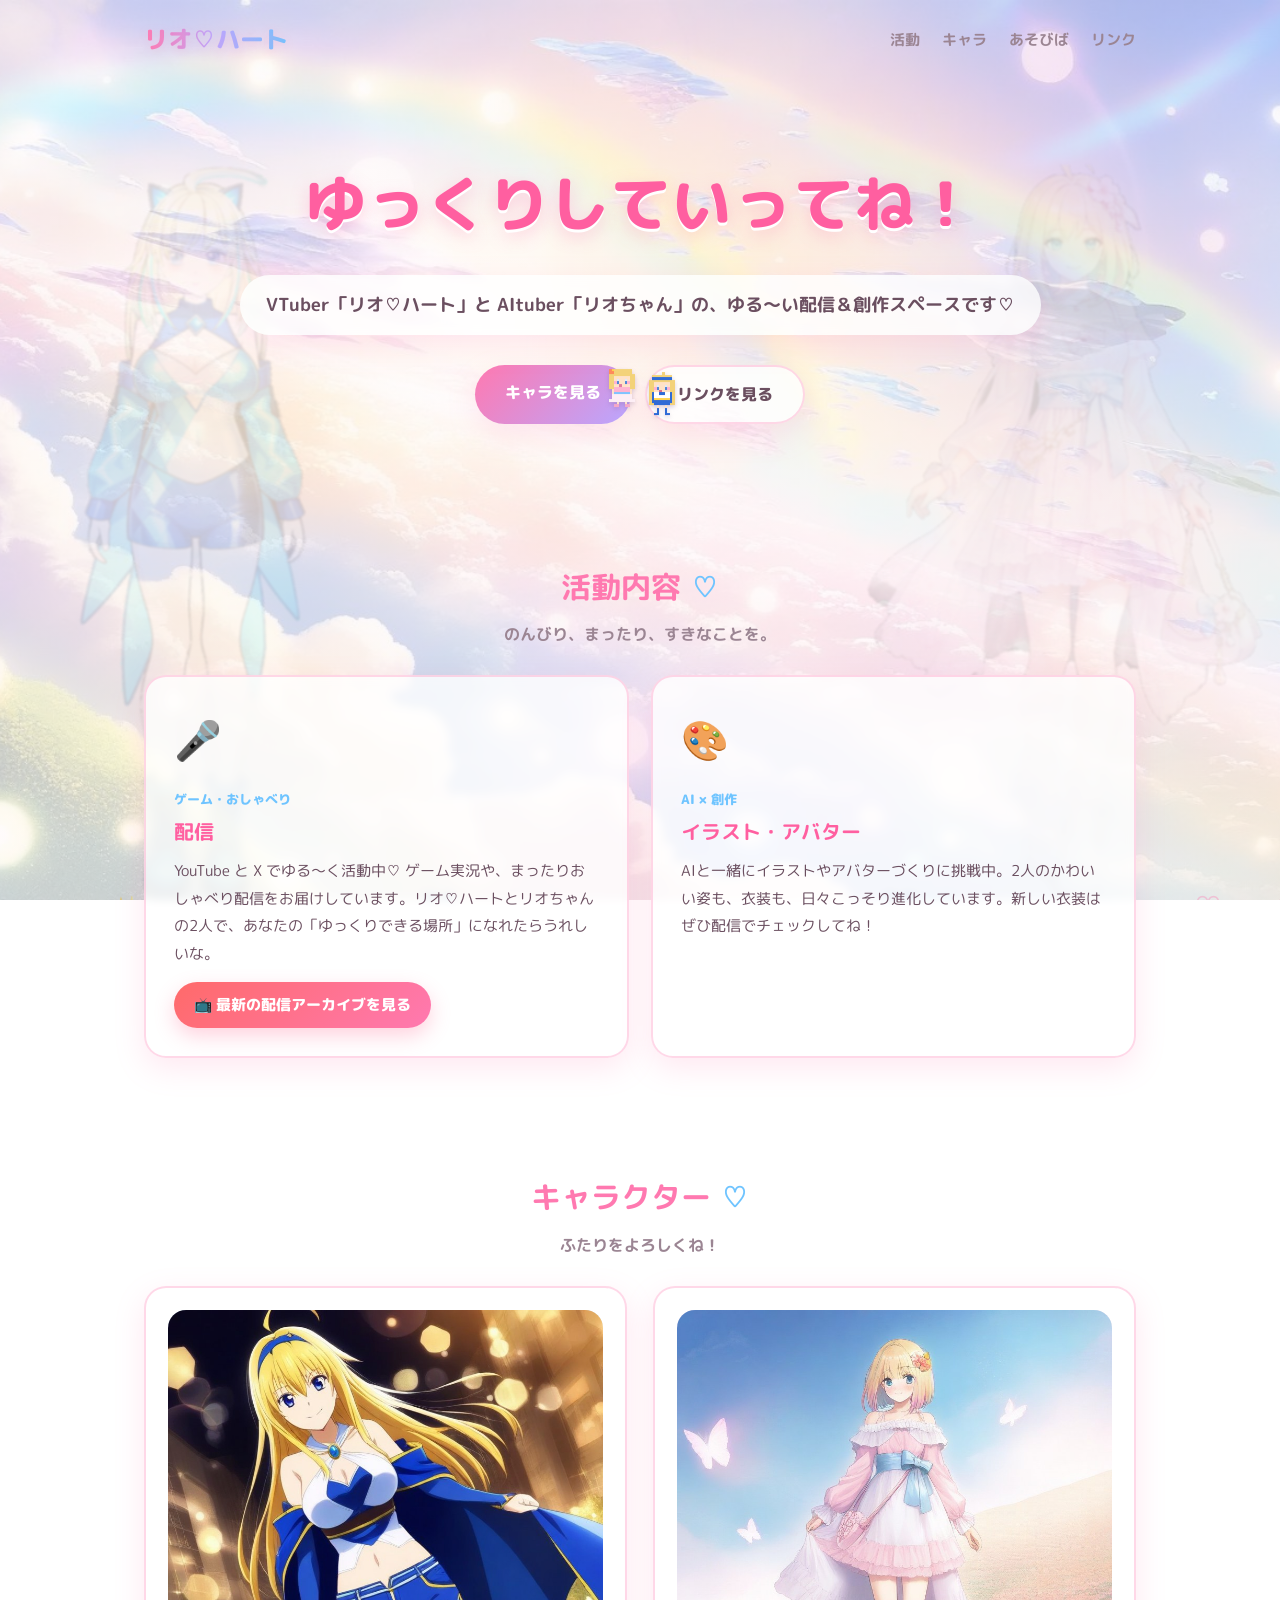
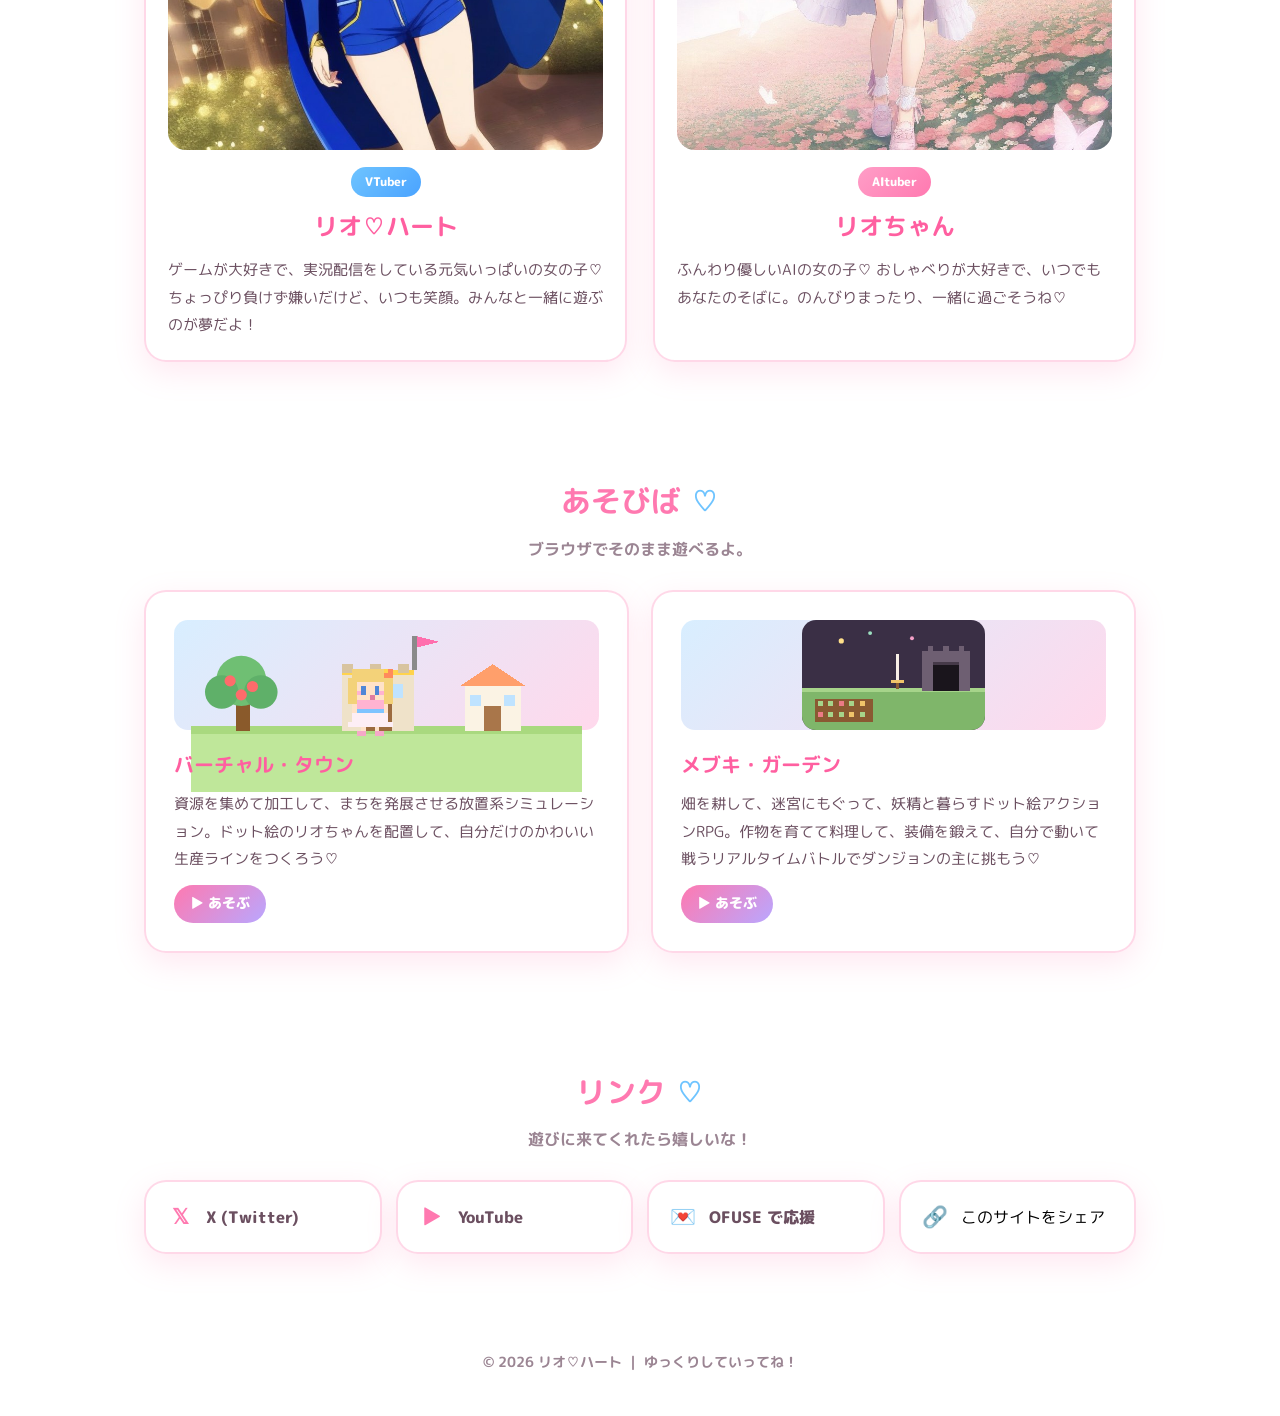
==== commit 6bf606d2: "あそびば: 名前をカタカナに（バーチャル・タウン / メブキ・ガーデン） Co-Authored-By: Claude Opus 5.5 <noreply@anthropic.com>" ====
--- a/index.html
+++ b/index.html
@@ -156,7 +156,7 @@
             </g></g>
           </svg>
         </div>
-        <h3>Virtual Town</h3>
+        <h3>バーチャル・タウン</h3>
         <p>資源を集めて加工して、まちを発展させる放置系シミュレーション。ドット絵のリオちゃんを配置して、自分だけのかわいい生産ラインをつくろう♡</p>
         <span class="play-badge">▶ あそぶ</span>
       </a>
@@ -175,7 +175,7 @@
             <circle cx="30" cy="16" r="2" fill="#ffe08a"/><circle cx="52" cy="10" r="1.5" fill="#9ce0c0"/><circle cx="84" cy="14" r="1.5" fill="#f4a0c8"/>
           </svg>
         </div>
-        <h3>異世界生活</h3>
+        <h3>メブキ・ガーデン</h3>
         <p>畑を耕して、迷宮にもぐって、妖精と暮らすドット絵アクションRPG。作物を育てて料理して、装備を鍛えて、自分で動いて戦うリアルタイムバトルでダンジョンの主に挑もう♡</p>
         <span class="play-badge">▶ あそぶ</span>
       </a>
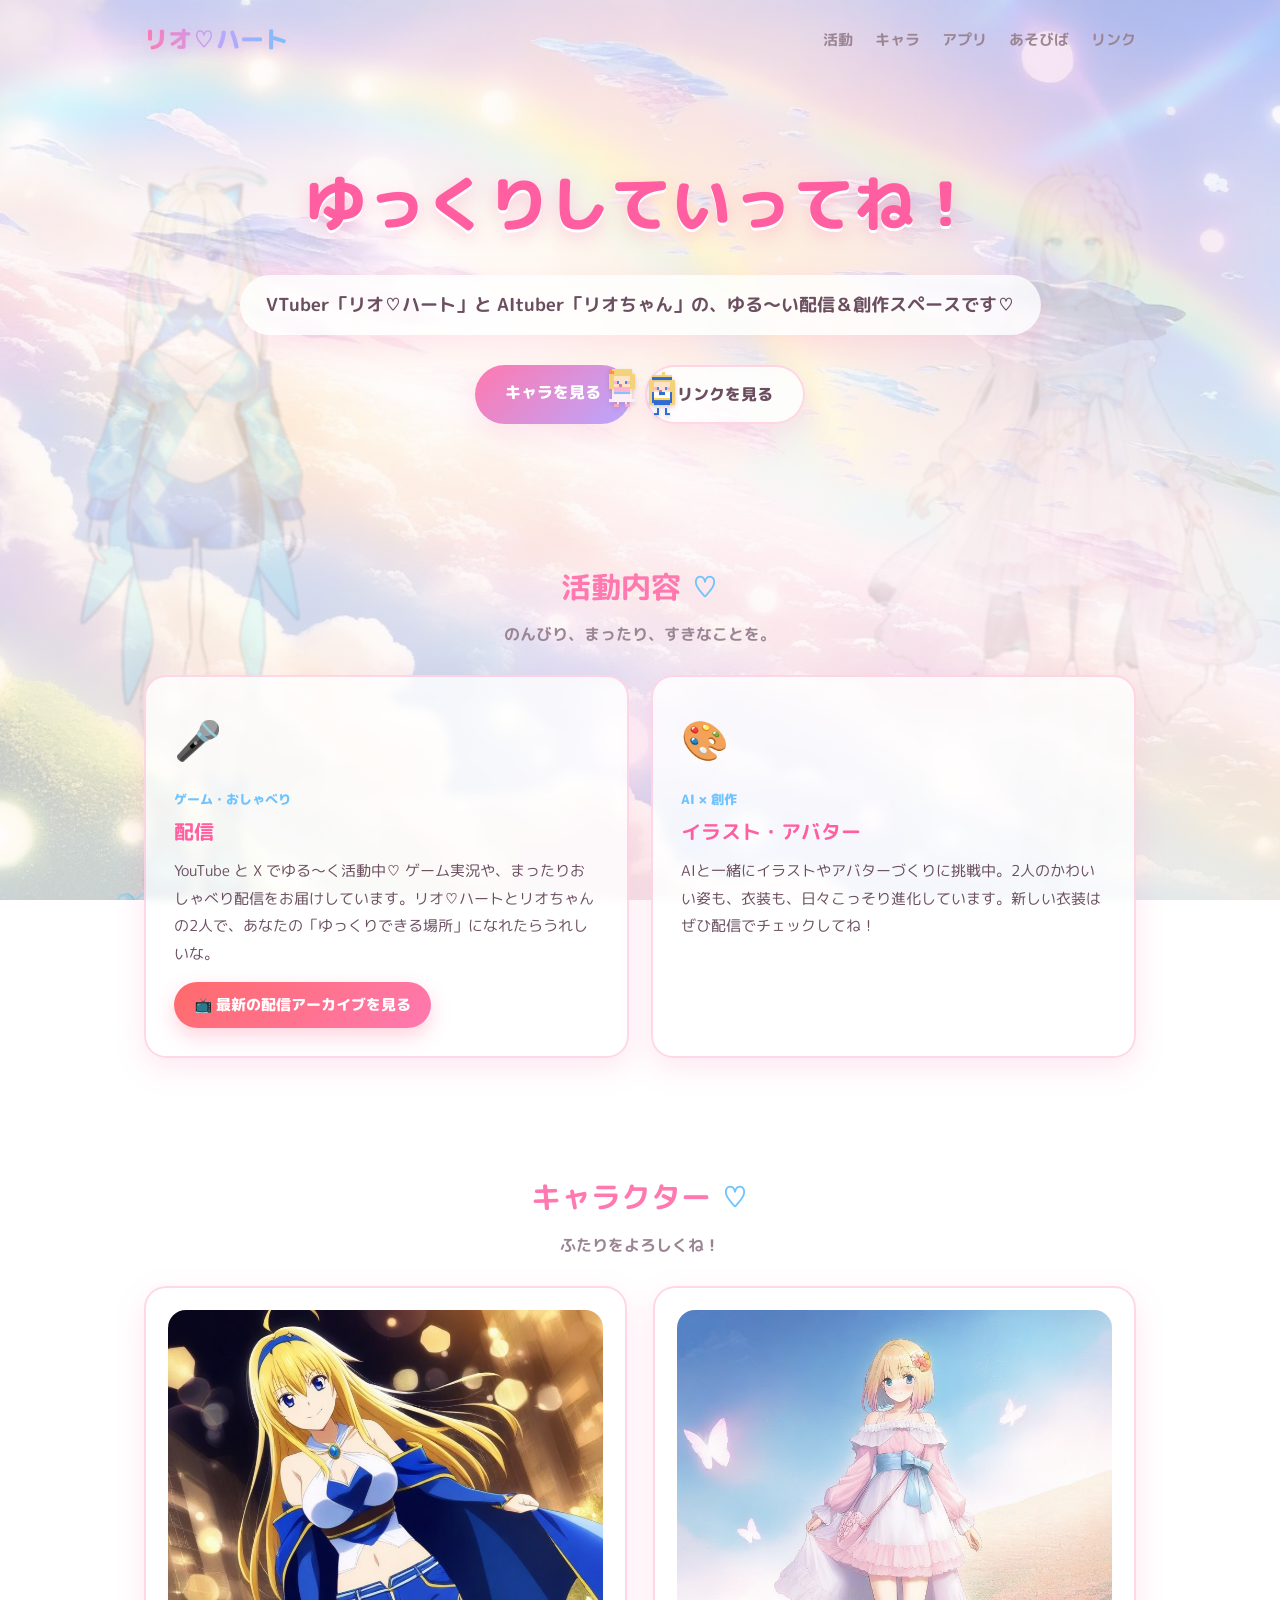
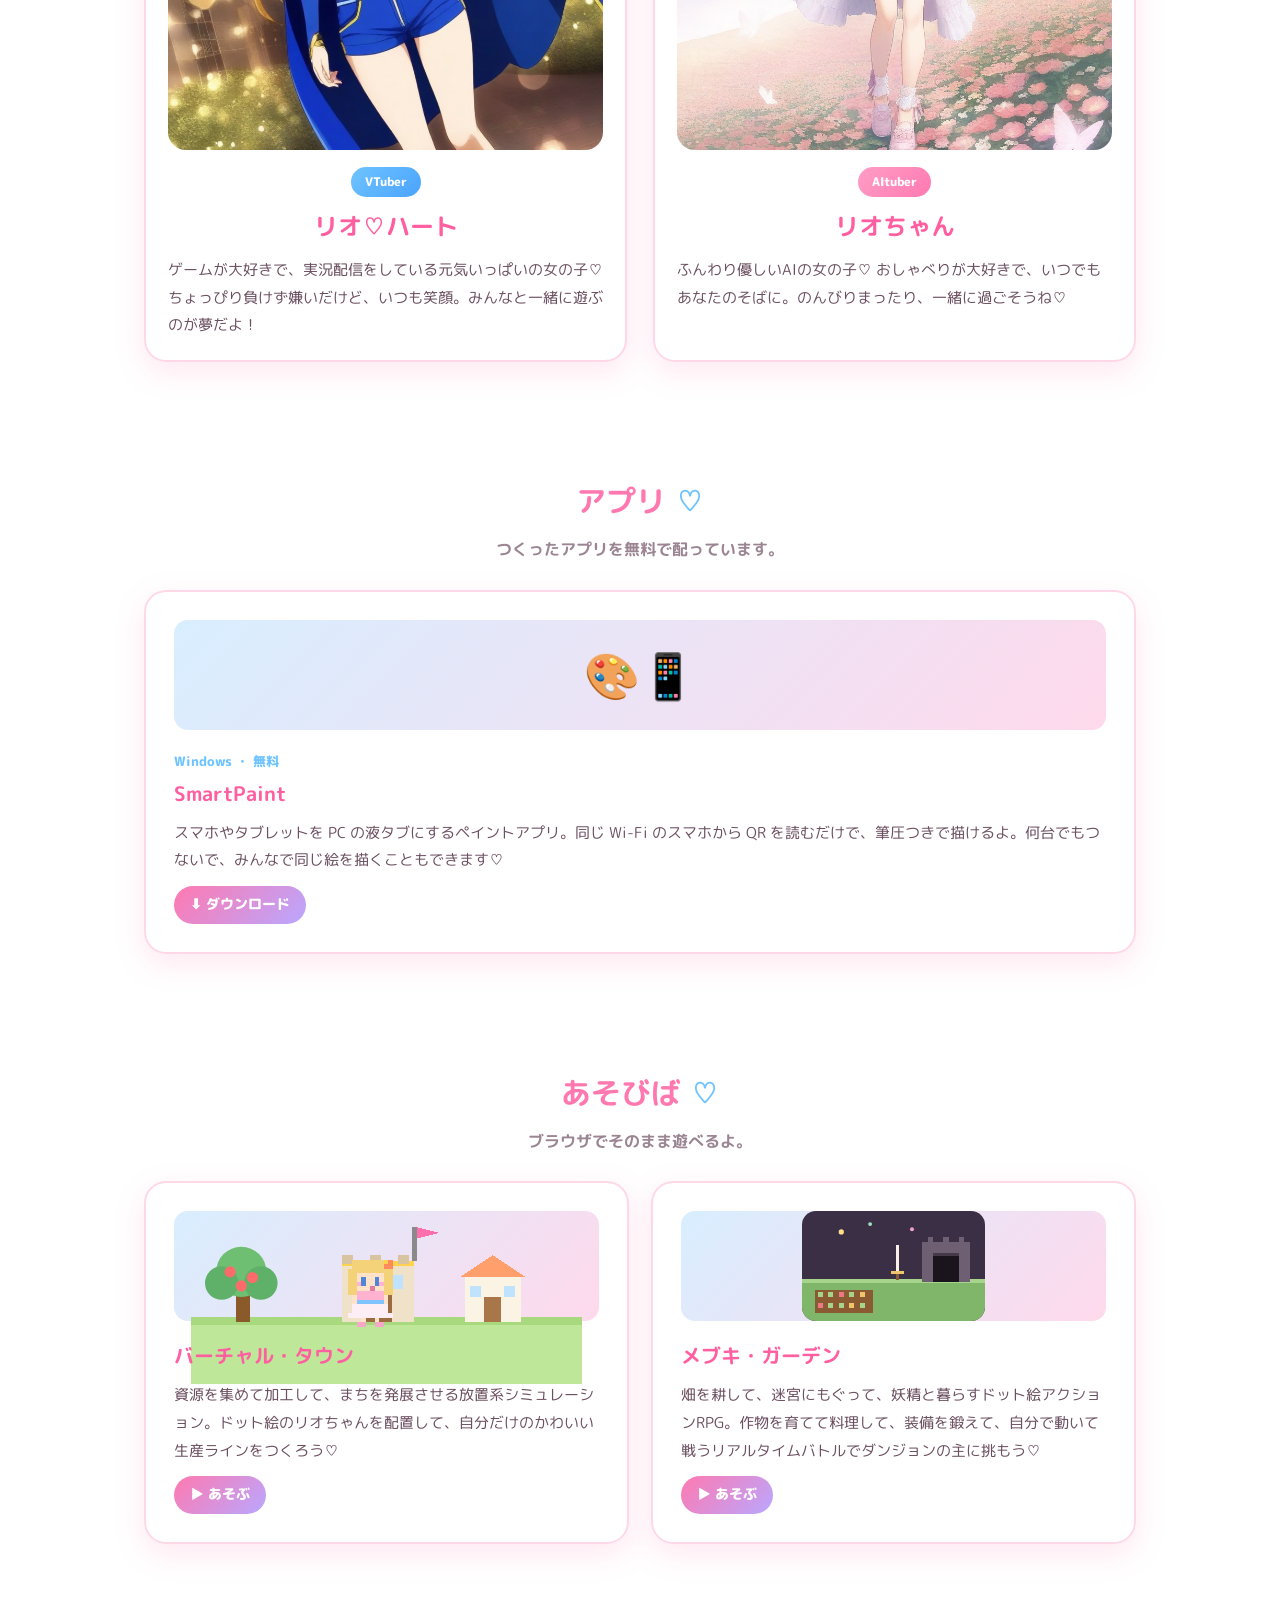
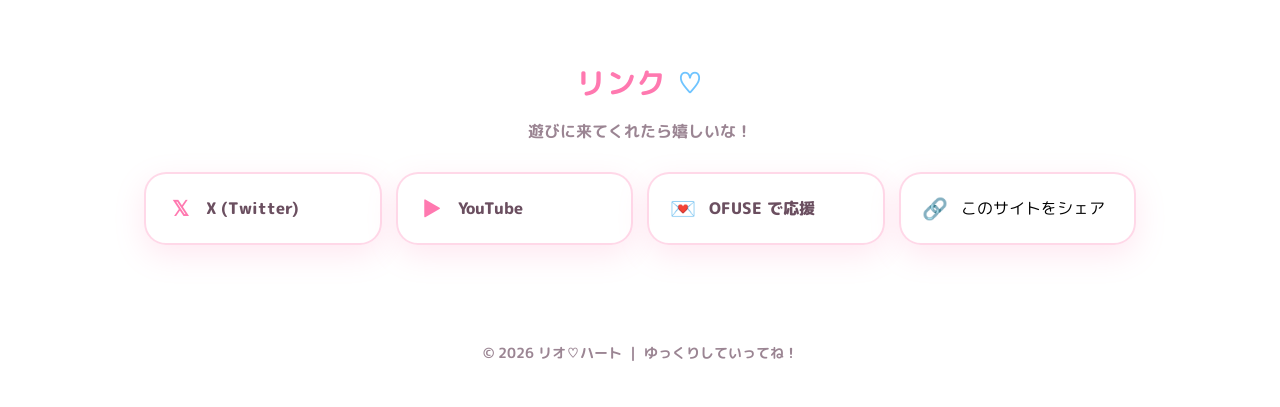
==== commit 852afe3f: "SmartPaint の配布ページを追加（版 2026.10.17・ダウンロード・利用規約）、トップに「アプリ」の欄 Co-Authored-By: Claude Opus 5.5 <noreply@" ====
--- a/index.html
+++ b/index.html
@@ -62,6 +62,7 @@
     <div class="nav-links">
       <a href="#about">活動</a>
       <a href="#chars">キャラ</a>
+      <a href="#apps">アプリ</a>
       <a href="#games">あそびば</a>
       <a href="#links">リンク</a>
     </div>
@@ -119,6 +120,21 @@
         <h3>リオちゃん</h3>
         <p>ふんわり優しいAIの女の子♡ おしゃべりが大好きで、いつでもあなたのそばに。のんびりまったり、一緒に過ごそうね♡</p>
       </div>
+    </div>
+  </section>
+
+  <!-- アプリ -->
+  <section id="apps" class="section">
+    <h2>アプリ <span class="deco">♡</span></h2>
+    <p class="section-sub">つくったアプリを無料で配っています。</p>
+    <div class="cards">
+      <a class="card game-card" href="apps/smartpaint/">
+        <div class="card-thumb">🎨📱</div>
+        <span class="tag">Windows ・ 無料</span>
+        <h3>SmartPaint</h3>
+        <p>スマホやタブレットを PC の液タブにするペイントアプリ。同じ Wi-Fi のスマホから QR を読むだけで、筆圧つきで描けるよ。何台でもつないで、みんなで同じ絵を描くこともできます♡</p>
+        <span class="play-badge">⬇ ダウンロード</span>
+      </a>
     </div>
   </section>
 
--- a/style.css
+++ b/style.css
@@ -71,6 +71,7 @@
 }
 .nav-links a {
   margin-left: 18px; color: var(--ink-soft); font-size: .95rem; font-weight: 700; transition: color .2s;
+  display: inline-block; white-space: nowrap;   /* 語の途中で折り返さない(項目が 5 つになった 2026-10-17) */
 }
 .nav-links a:hover { color: var(--pink); }
 
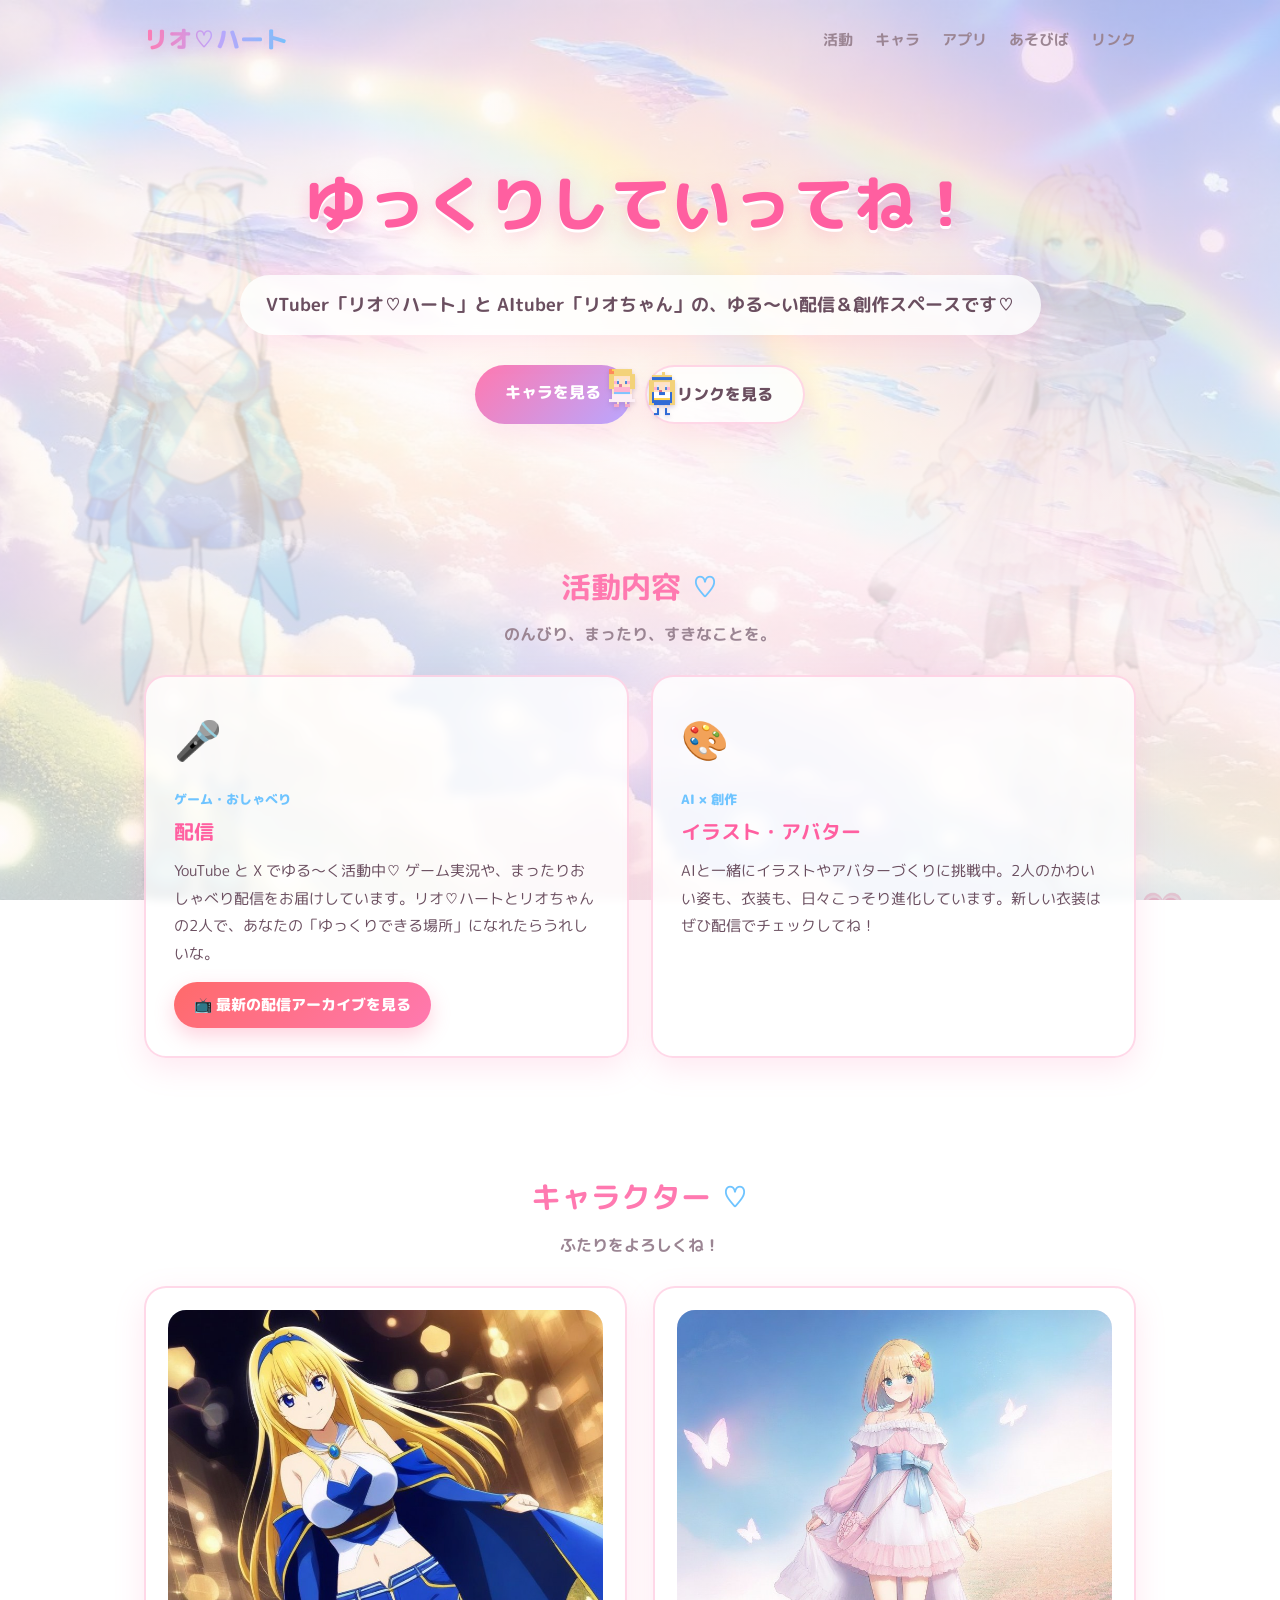
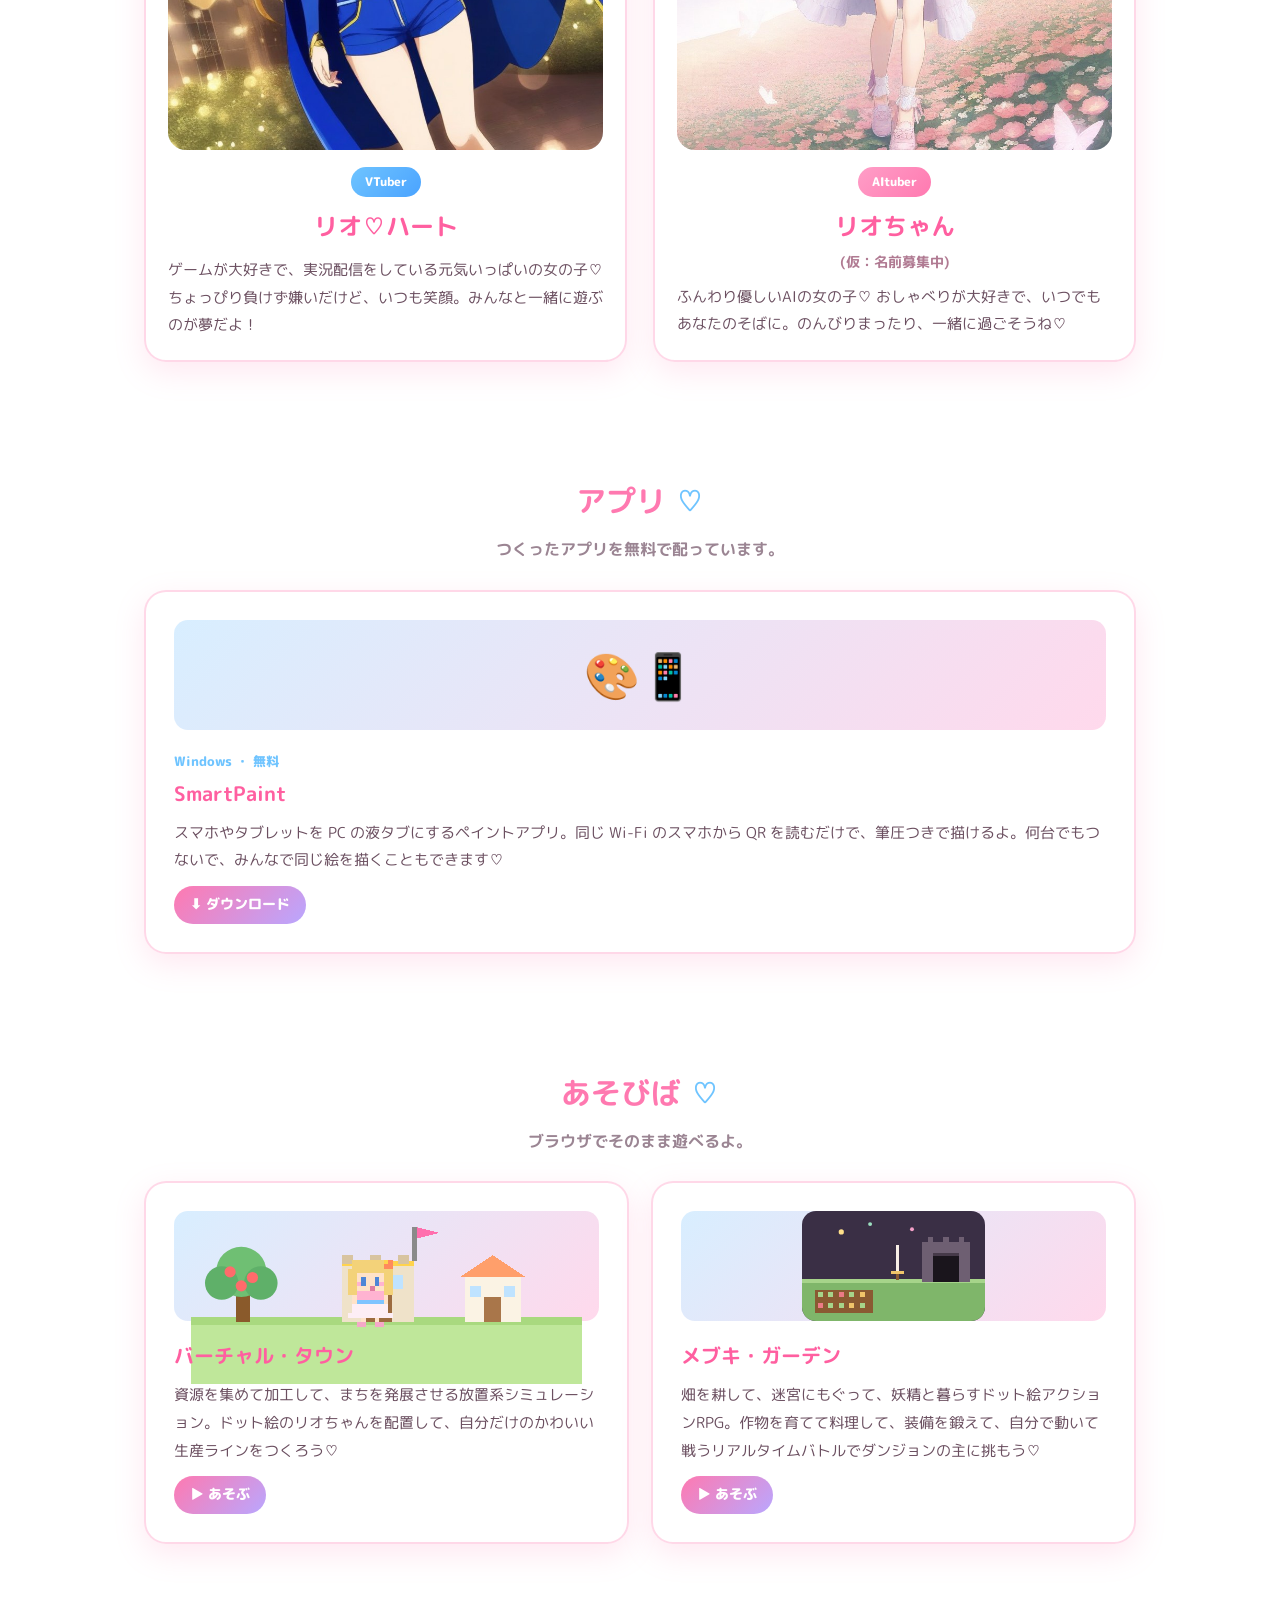
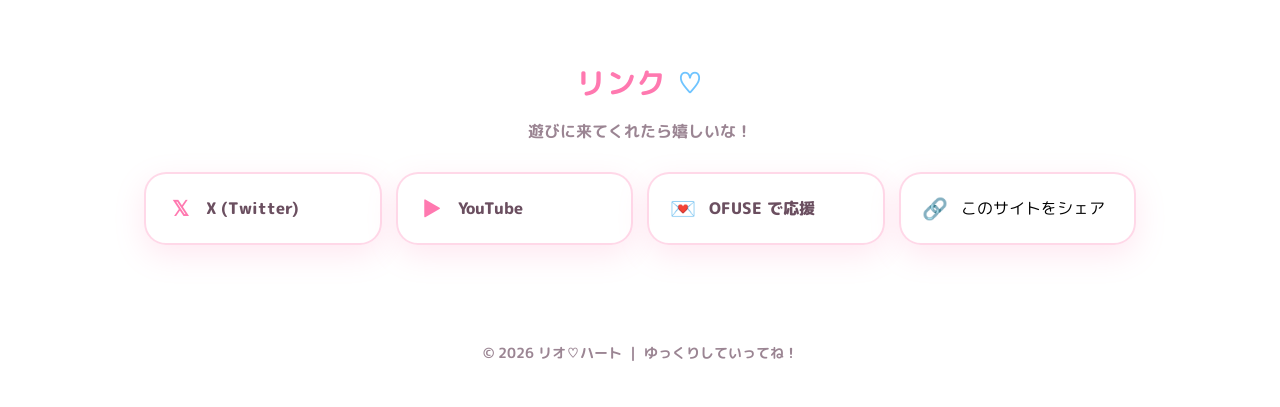
==== commit 8359c50d: "AItuberの名前に(仮：名前募集中)を追加" ====
--- a/index.html
+++ b/index.html
@@ -117,7 +117,7 @@
           <img class="char-img" src="assets/chan_card.jpg?v=20260614b" alt="リオちゃん" onerror="this.style.display='none'">
         </div>
         <span class="char-badge badge-ai">AItuber</span>
-        <h3>リオちゃん</h3>
+        <h3>リオちゃん<small class="name-tbd">(仮：名前募集中)</small></h3>
         <p>ふんわり優しいAIの女の子♡ おしゃべりが大好きで、いつでもあなたのそばに。のんびりまったり、一緒に過ごそうね♡</p>
       </div>
     </div>
--- a/style.css
+++ b/style.css
@@ -152,6 +152,7 @@
 .badge-vt { background: linear-gradient(135deg, #6fc4ff, #4aa3ff); }
 .badge-ai { background: linear-gradient(135deg, #ff9ec7, #ff79b0); }
 .char h3 { font-size: 1.5rem; color: #ff5fa0; margin-bottom: 8px; }
+.char h3 .name-tbd { display: block; font-size: .85rem; font-weight: 700; color: #b07a92; margin-top: 2px; }
 .char p { color: var(--ink); font-size: .95rem; text-align: left; }
 
 /* ===== ゲーム ===== */
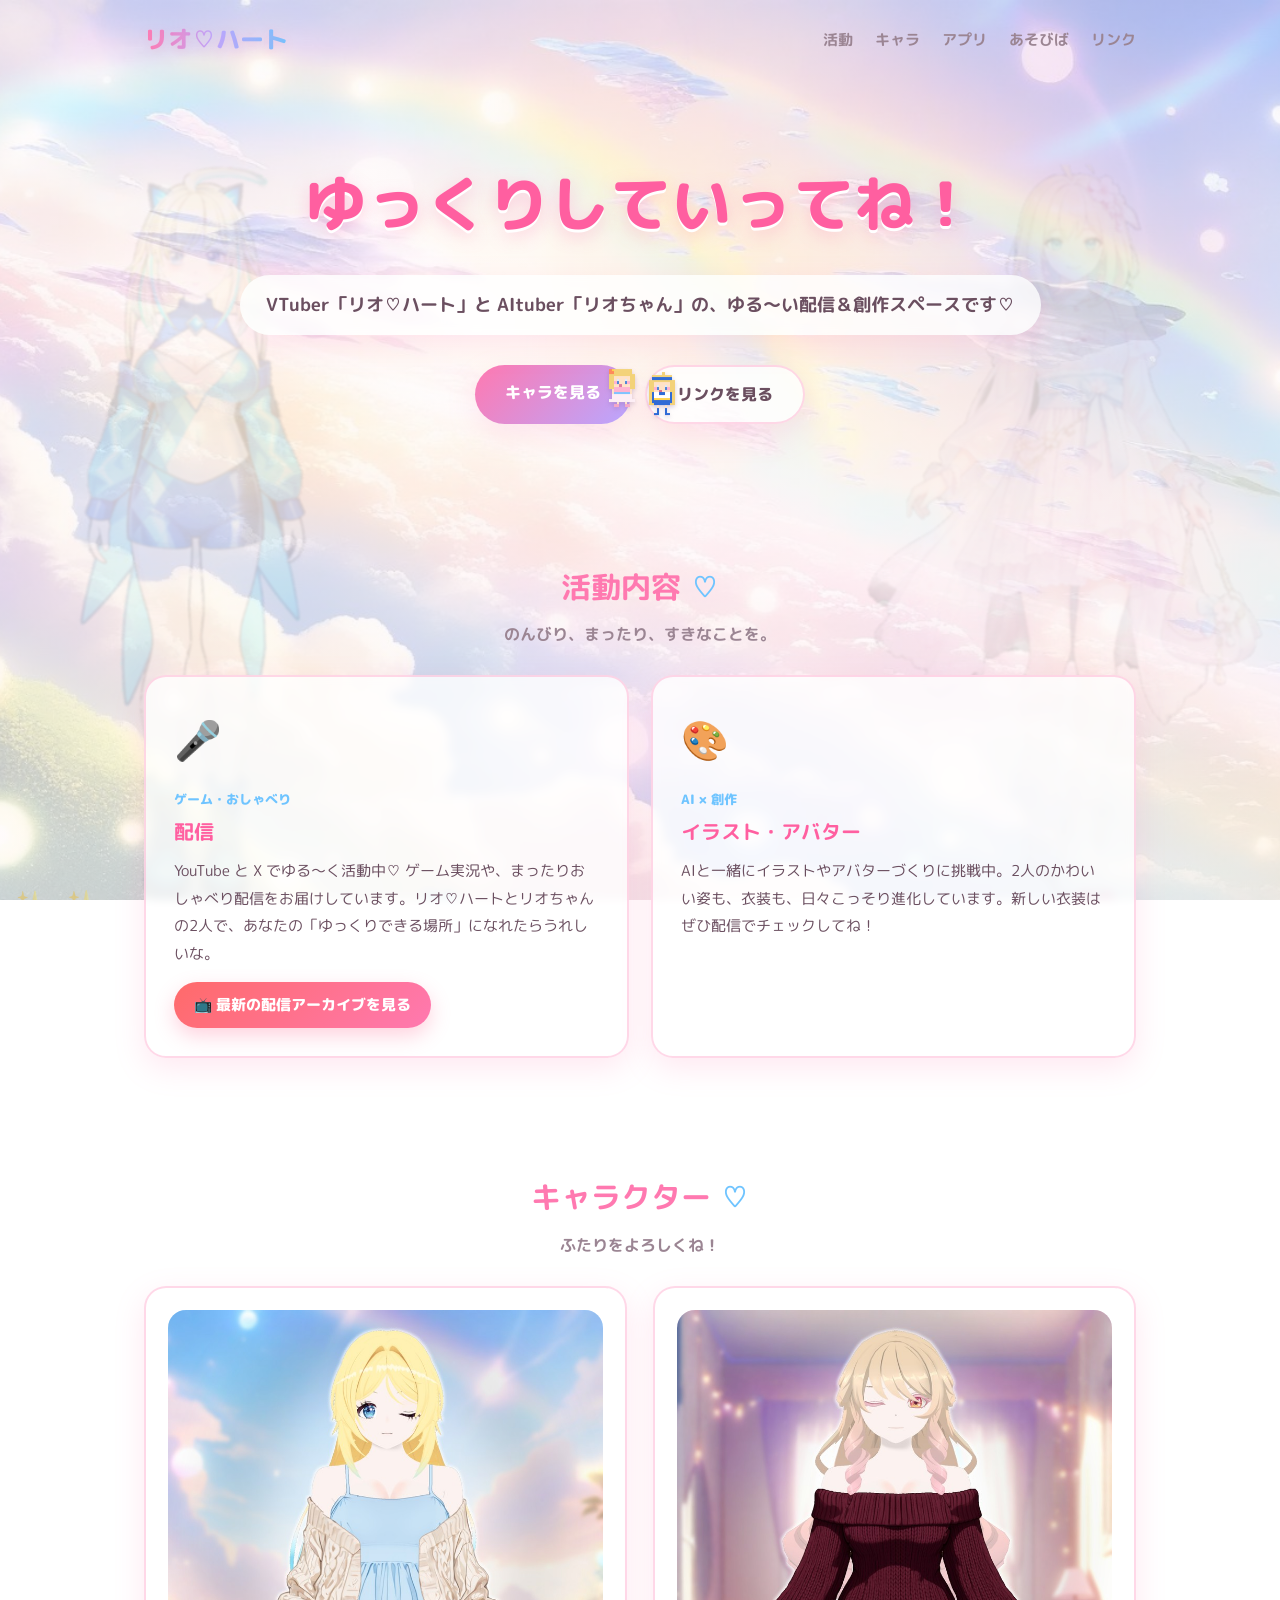
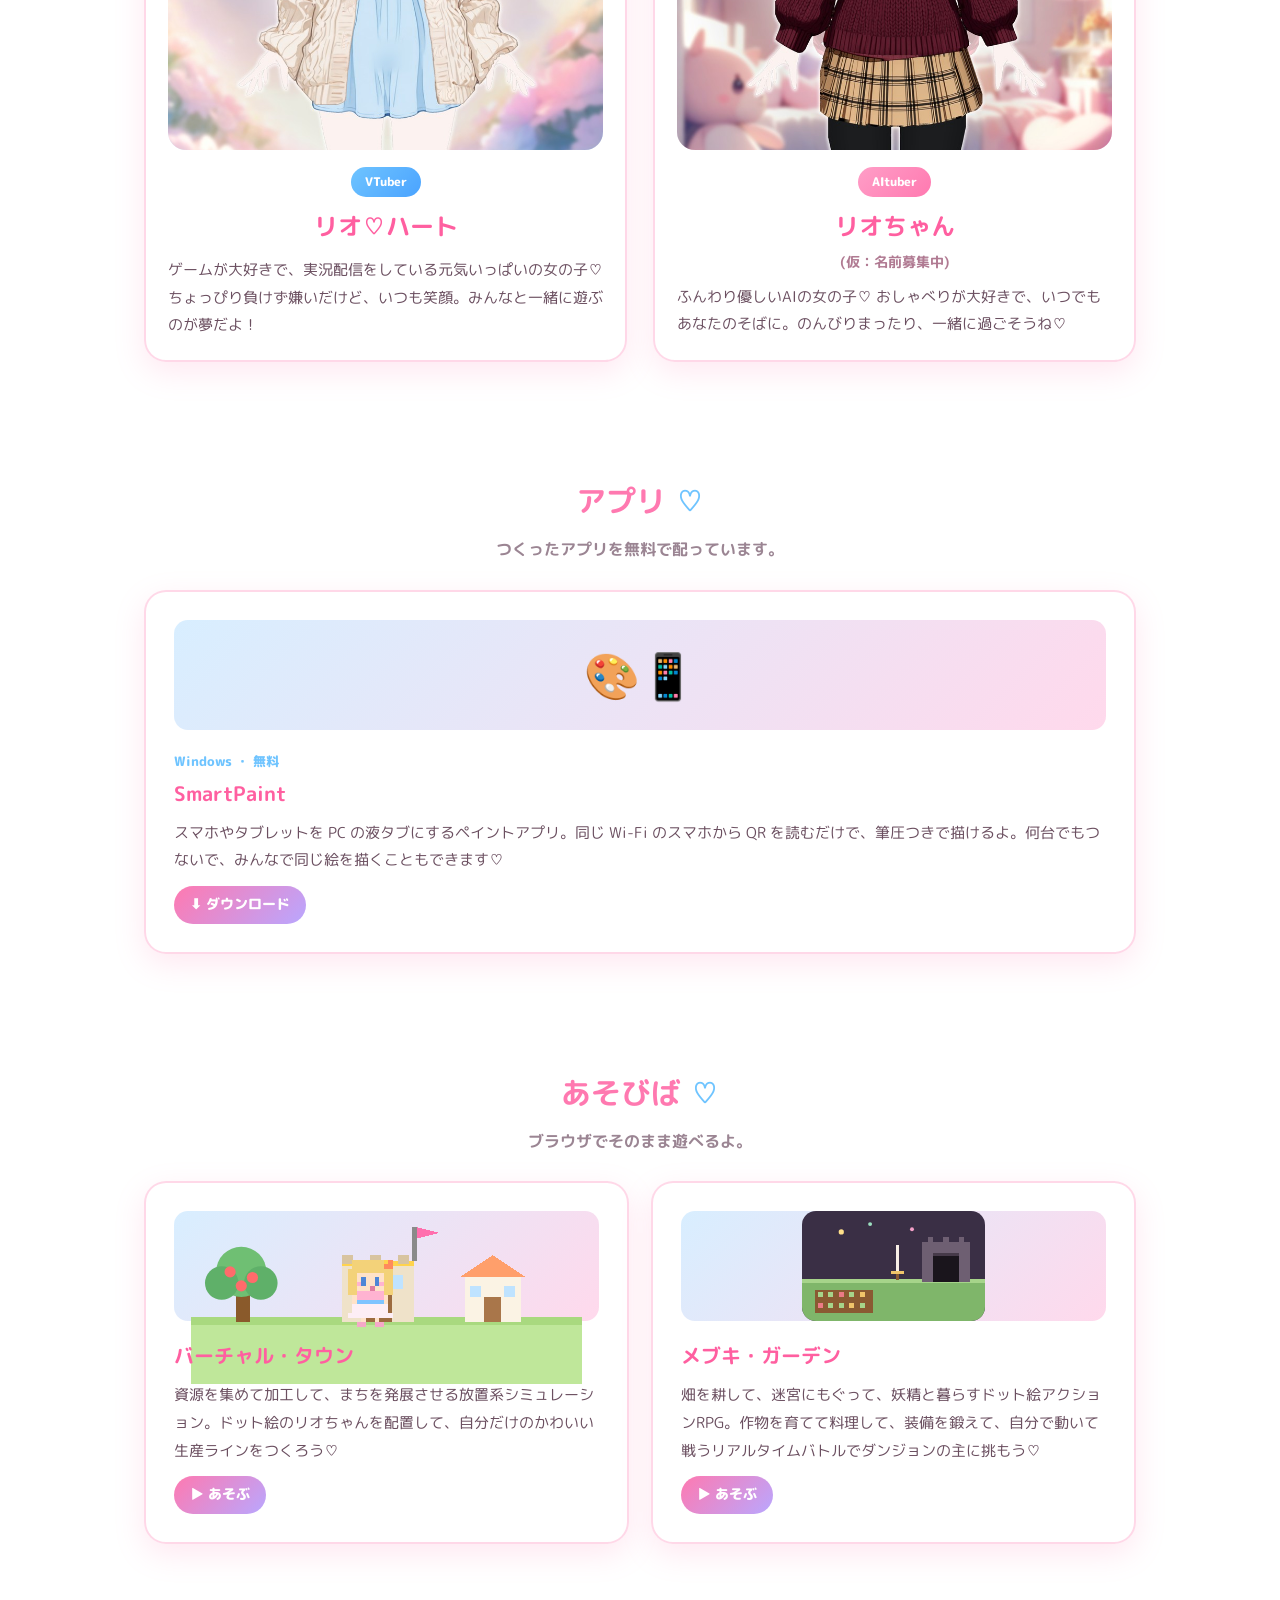
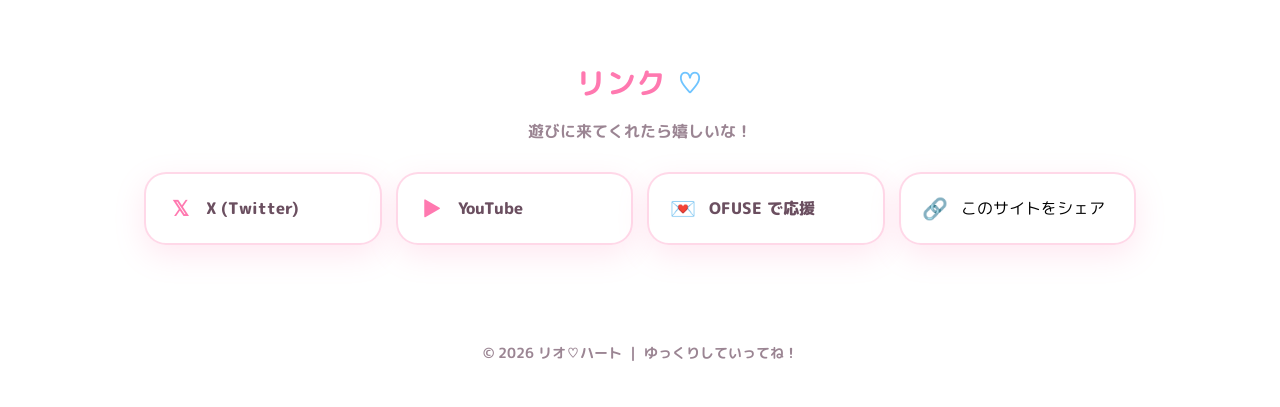
==== commit 51d035b8: "キャラ紹介のカードの絵をニットのウインク（背景つき）に差し替え" ====
--- a/index.html
+++ b/index.html
@@ -106,7 +106,7 @@
     <div class="chars">
       <div class="char">
         <div class="char-imgwrap char-rio">
-          <img class="char-img" src="assets/rio_card.jpg?v=20260614b" alt="リオ♡ハート" onerror="this.style.display='none'">
+          <img class="char-img" src="assets/rio_card.jpg?v=20261025" alt="リオ♡ハート" onerror="this.style.display='none'">
         </div>
         <span class="char-badge badge-vt">VTuber</span>
         <h3>リオ♡ハート</h3>
@@ -114,7 +114,7 @@
       </div>
       <div class="char">
         <div class="char-imgwrap char-chan">
-          <img class="char-img" src="assets/chan_card.jpg?v=20260614b" alt="リオちゃん" onerror="this.style.display='none'">
+          <img class="char-img" src="assets/chan_card.jpg?v=20261025" alt="リオちゃん" onerror="this.style.display='none'">
         </div>
         <span class="char-badge badge-ai">AItuber</span>
         <h3>リオちゃん<small class="name-tbd">(仮：名前募集中)</small></h3>
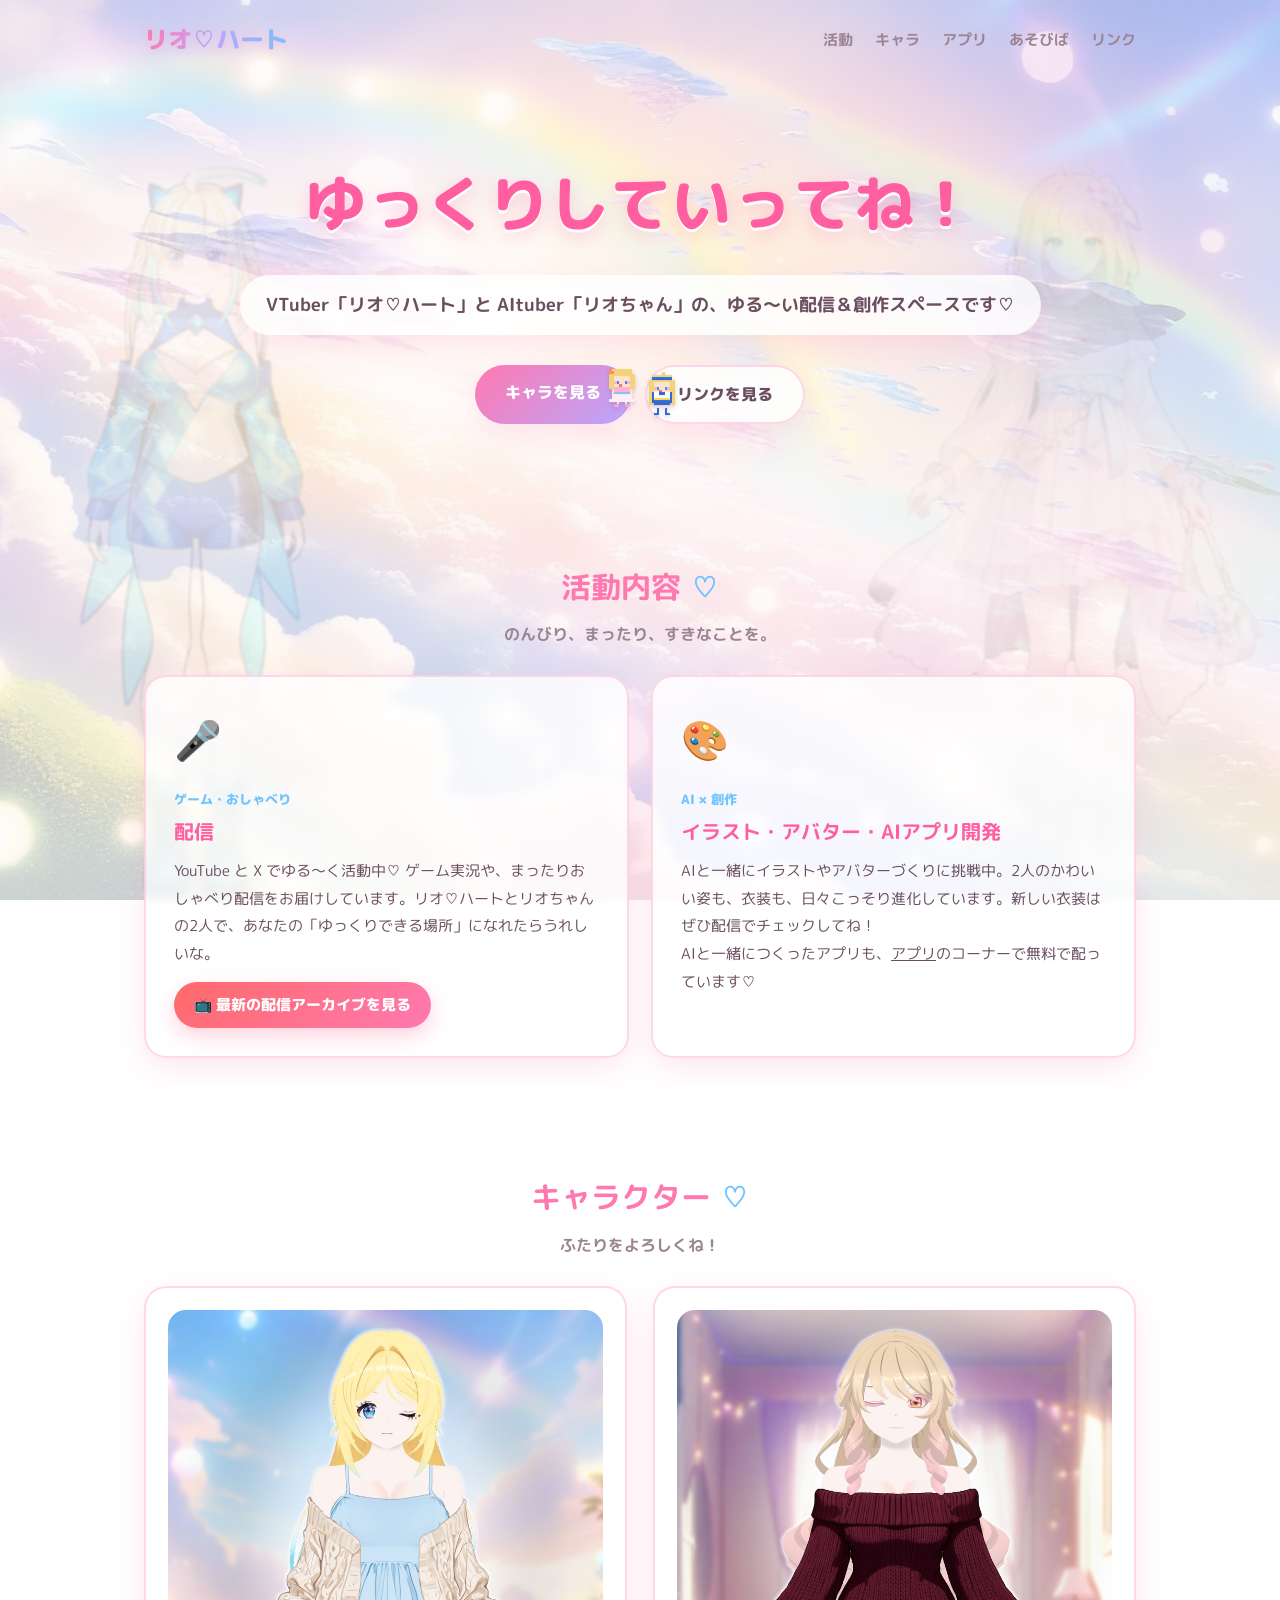
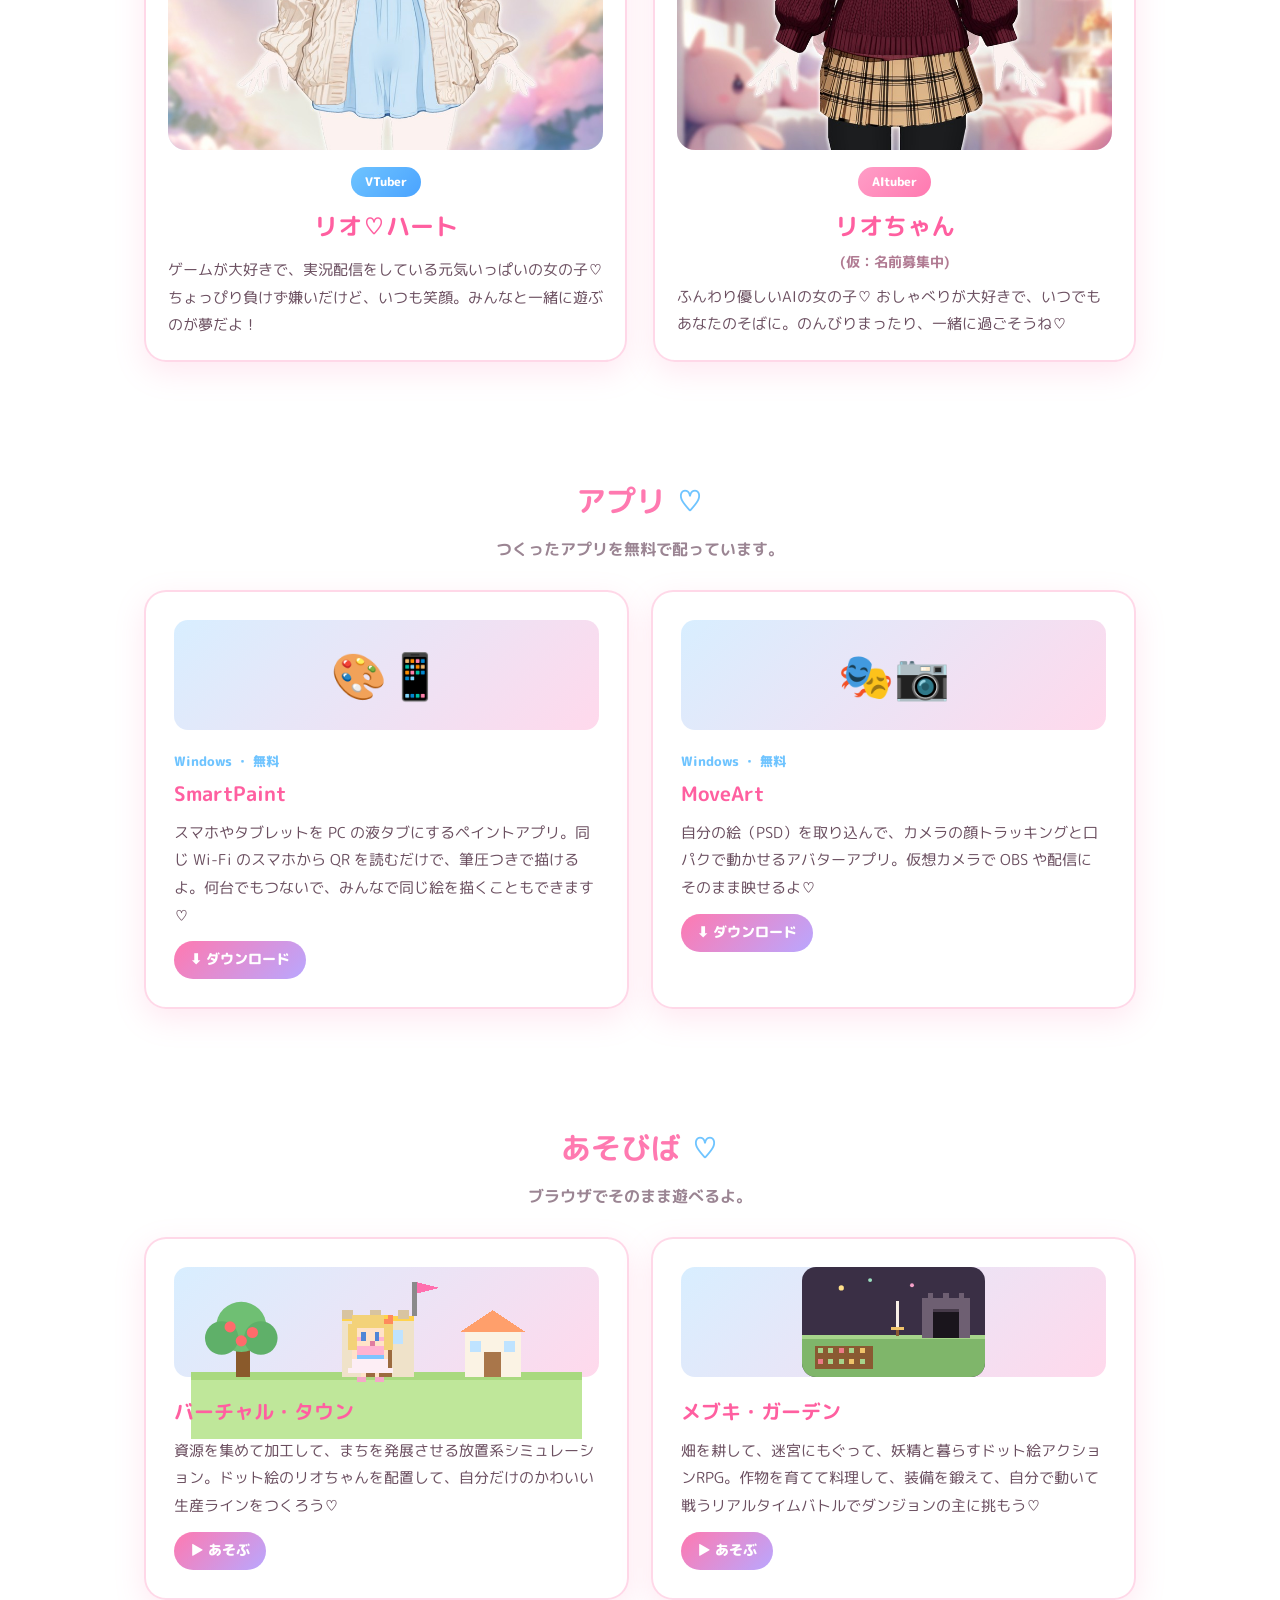
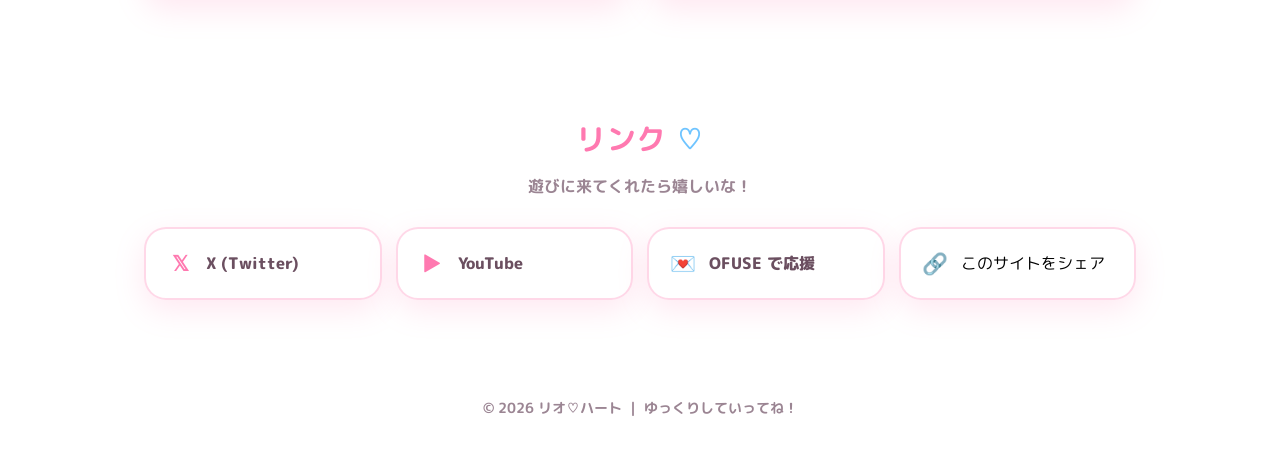
==== commit 67517bb5: "MoveArt の配布ページとカードを追加・活動内容に AIアプリ開発" ====
--- a/index.html
+++ b/index.html
@@ -93,8 +93,9 @@
       <div class="card">
         <div class="card-icon">🎨</div>
         <span class="tag">AI × 創作</span>
-        <h3>イラスト・アバター</h3>
+        <h3>イラスト・アバター・AIアプリ開発</h3>
         <p>AIと一緒にイラストやアバターづくりに挑戦中。2人のかわいい姿も、衣装も、日々こっそり進化しています。新しい衣装はぜひ配信でチェックしてね！</p>
+        <p>AIと一緒につくったアプリも、<a href="#apps" style="text-decoration:underline">アプリ</a>のコーナーで無料で配っています♡</p>
       </div>
     </div>
   </section>
@@ -133,6 +134,13 @@
         <span class="tag">Windows ・ 無料</span>
         <h3>SmartPaint</h3>
         <p>スマホやタブレットを PC の液タブにするペイントアプリ。同じ Wi-Fi のスマホから QR を読むだけで、筆圧つきで描けるよ。何台でもつないで、みんなで同じ絵を描くこともできます♡</p>
+        <span class="play-badge">⬇ ダウンロード</span>
+      </a>
+      <a class="card game-card" href="apps/moveart/">
+        <div class="card-thumb">🎭📷</div>
+        <span class="tag">Windows ・ 無料</span>
+        <h3>MoveArt</h3>
+        <p>自分の絵（PSD）を取り込んで、カメラの顔トラッキングと口パクで動かせるアバターアプリ。仮想カメラで OBS や配信にそのまま映せるよ♡</p>
         <span class="play-badge">⬇ ダウンロード</span>
       </a>
     </div>
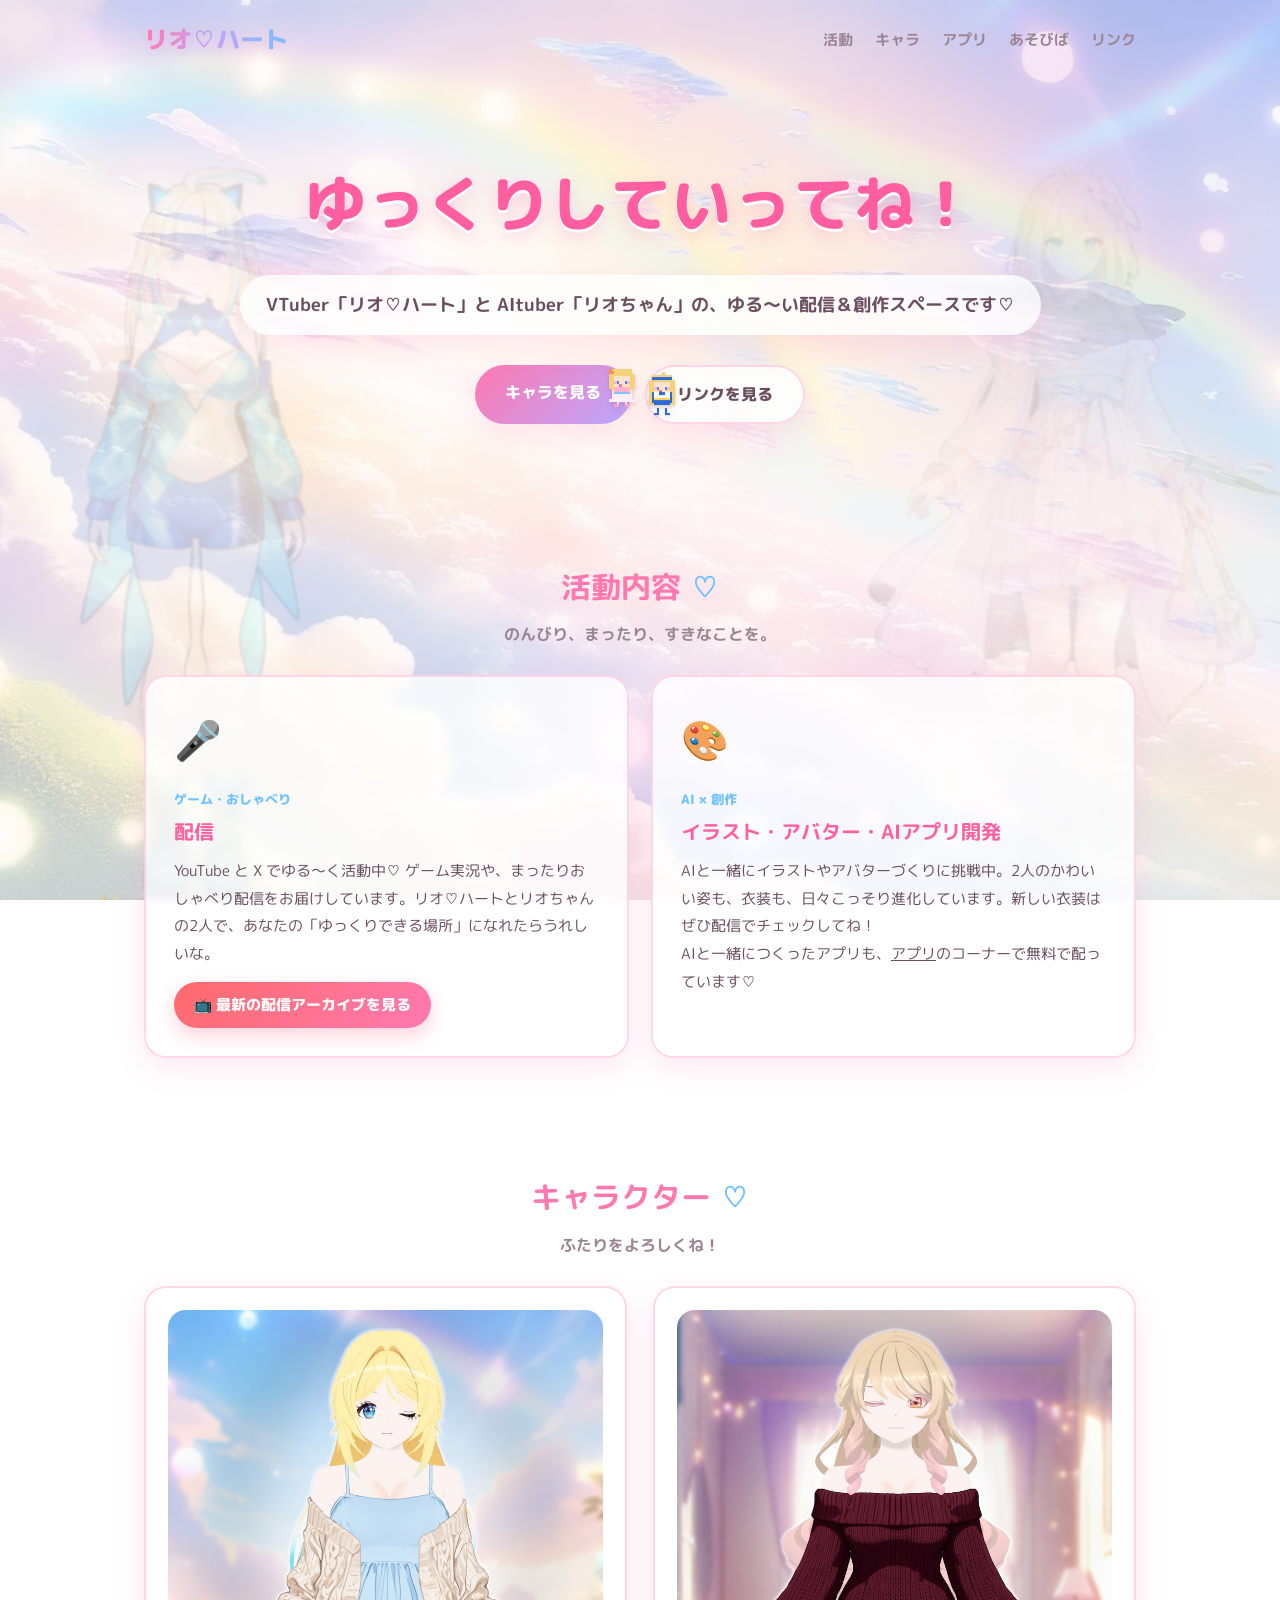
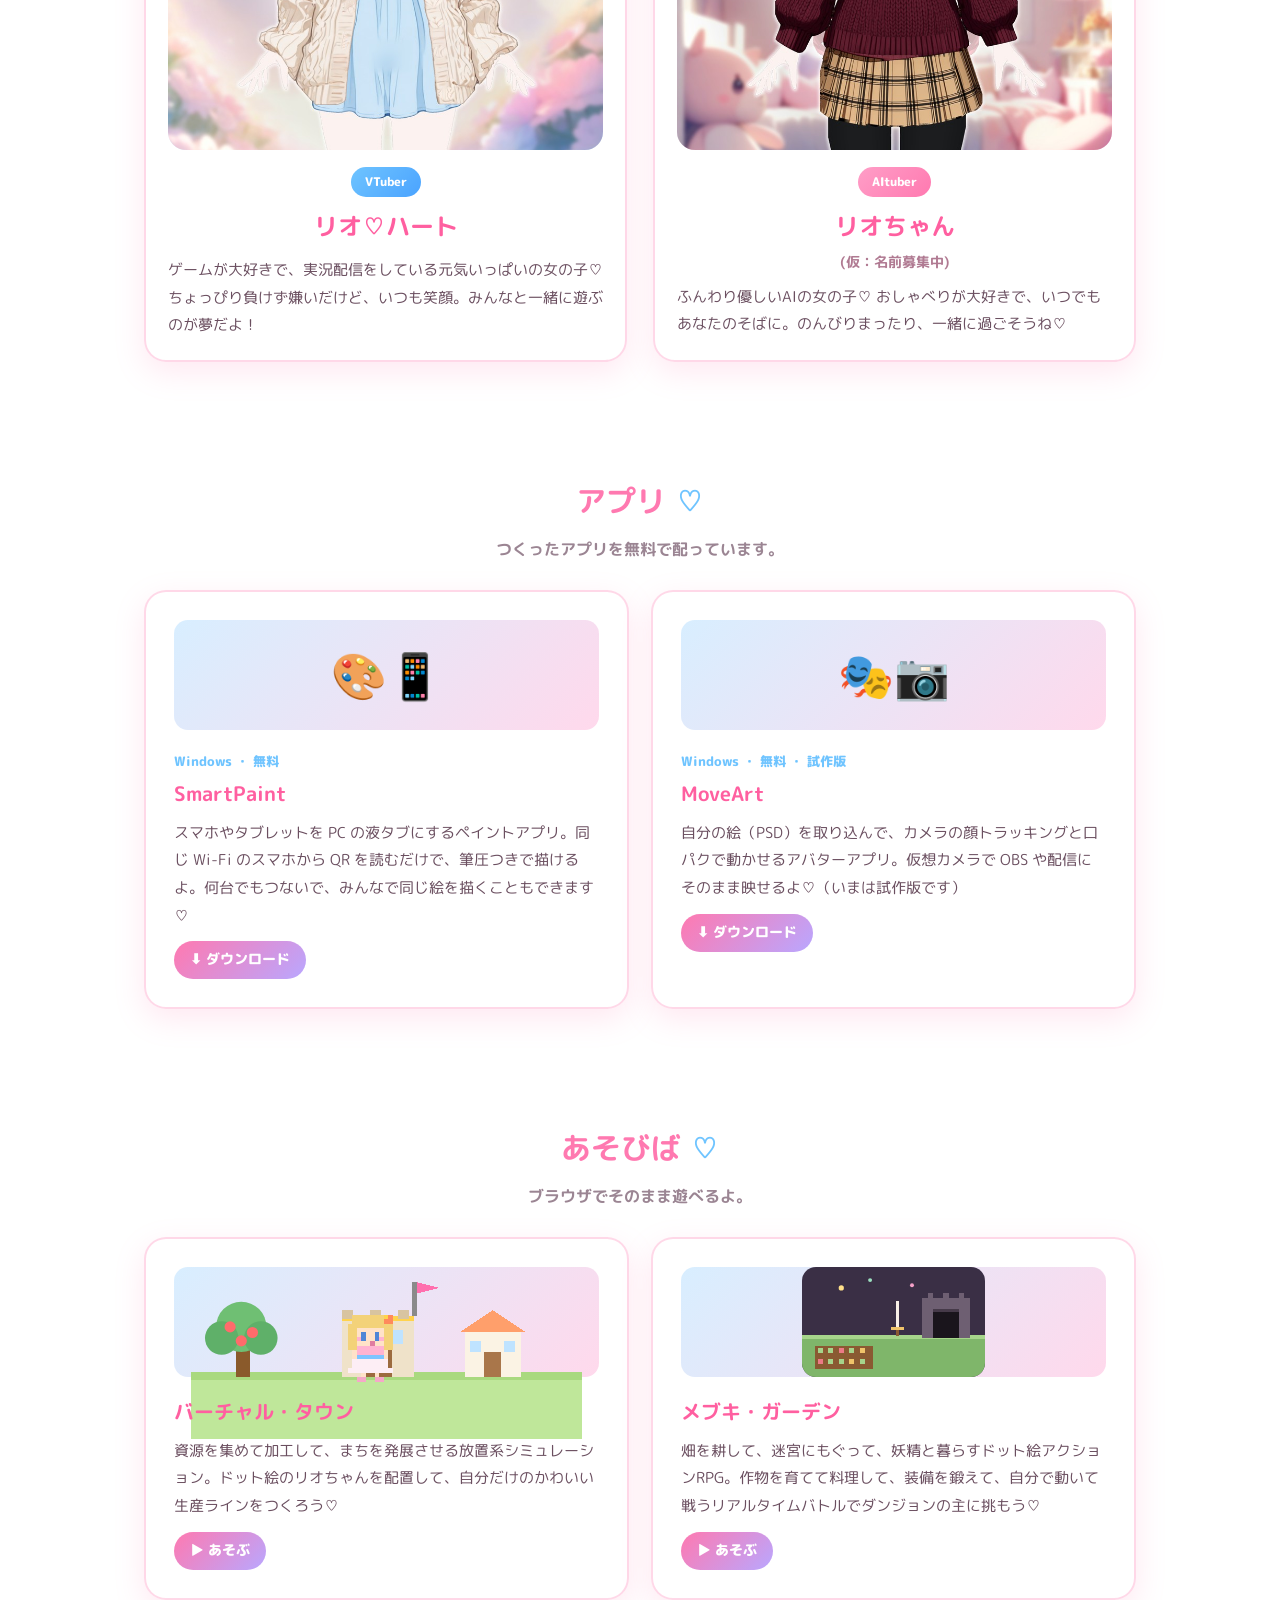
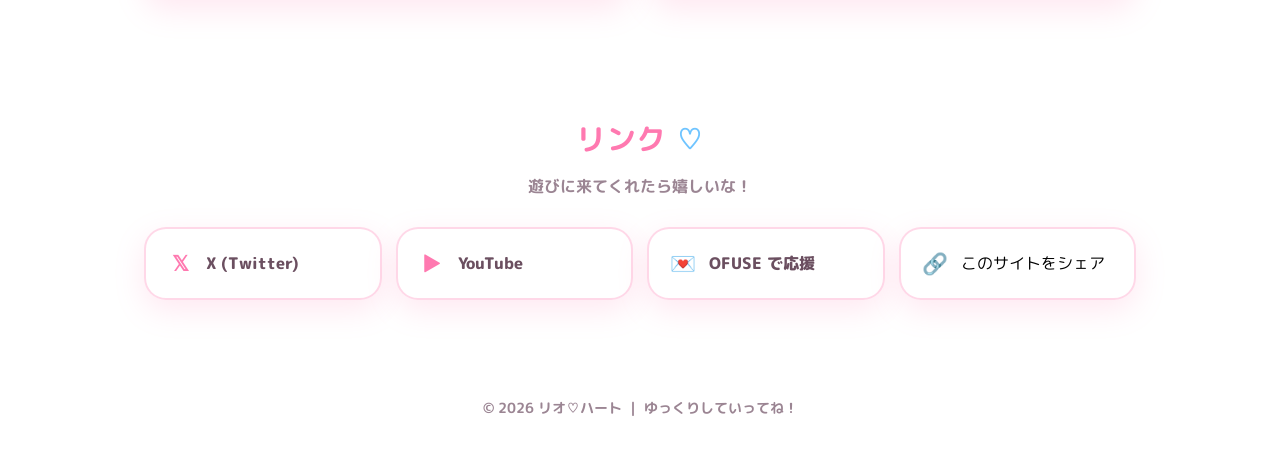
==== commit e0cf453a: "MoveArt が試作版であることを配布ページとカードに明記" ====
--- a/index.html
+++ b/index.html
@@ -138,9 +138,9 @@
       </a>
       <a class="card game-card" href="apps/moveart/">
         <div class="card-thumb">🎭📷</div>
-        <span class="tag">Windows ・ 無料</span>
+        <span class="tag">Windows ・ 無料 ・ 試作版</span>
         <h3>MoveArt</h3>
-        <p>自分の絵（PSD）を取り込んで、カメラの顔トラッキングと口パクで動かせるアバターアプリ。仮想カメラで OBS や配信にそのまま映せるよ♡</p>
+        <p>自分の絵（PSD）を取り込んで、カメラの顔トラッキングと口パクで動かせるアバターアプリ。仮想カメラで OBS や配信にそのまま映せるよ♡（いまは試作版です）</p>
         <span class="play-badge">⬇ ダウンロード</span>
       </a>
     </div>
